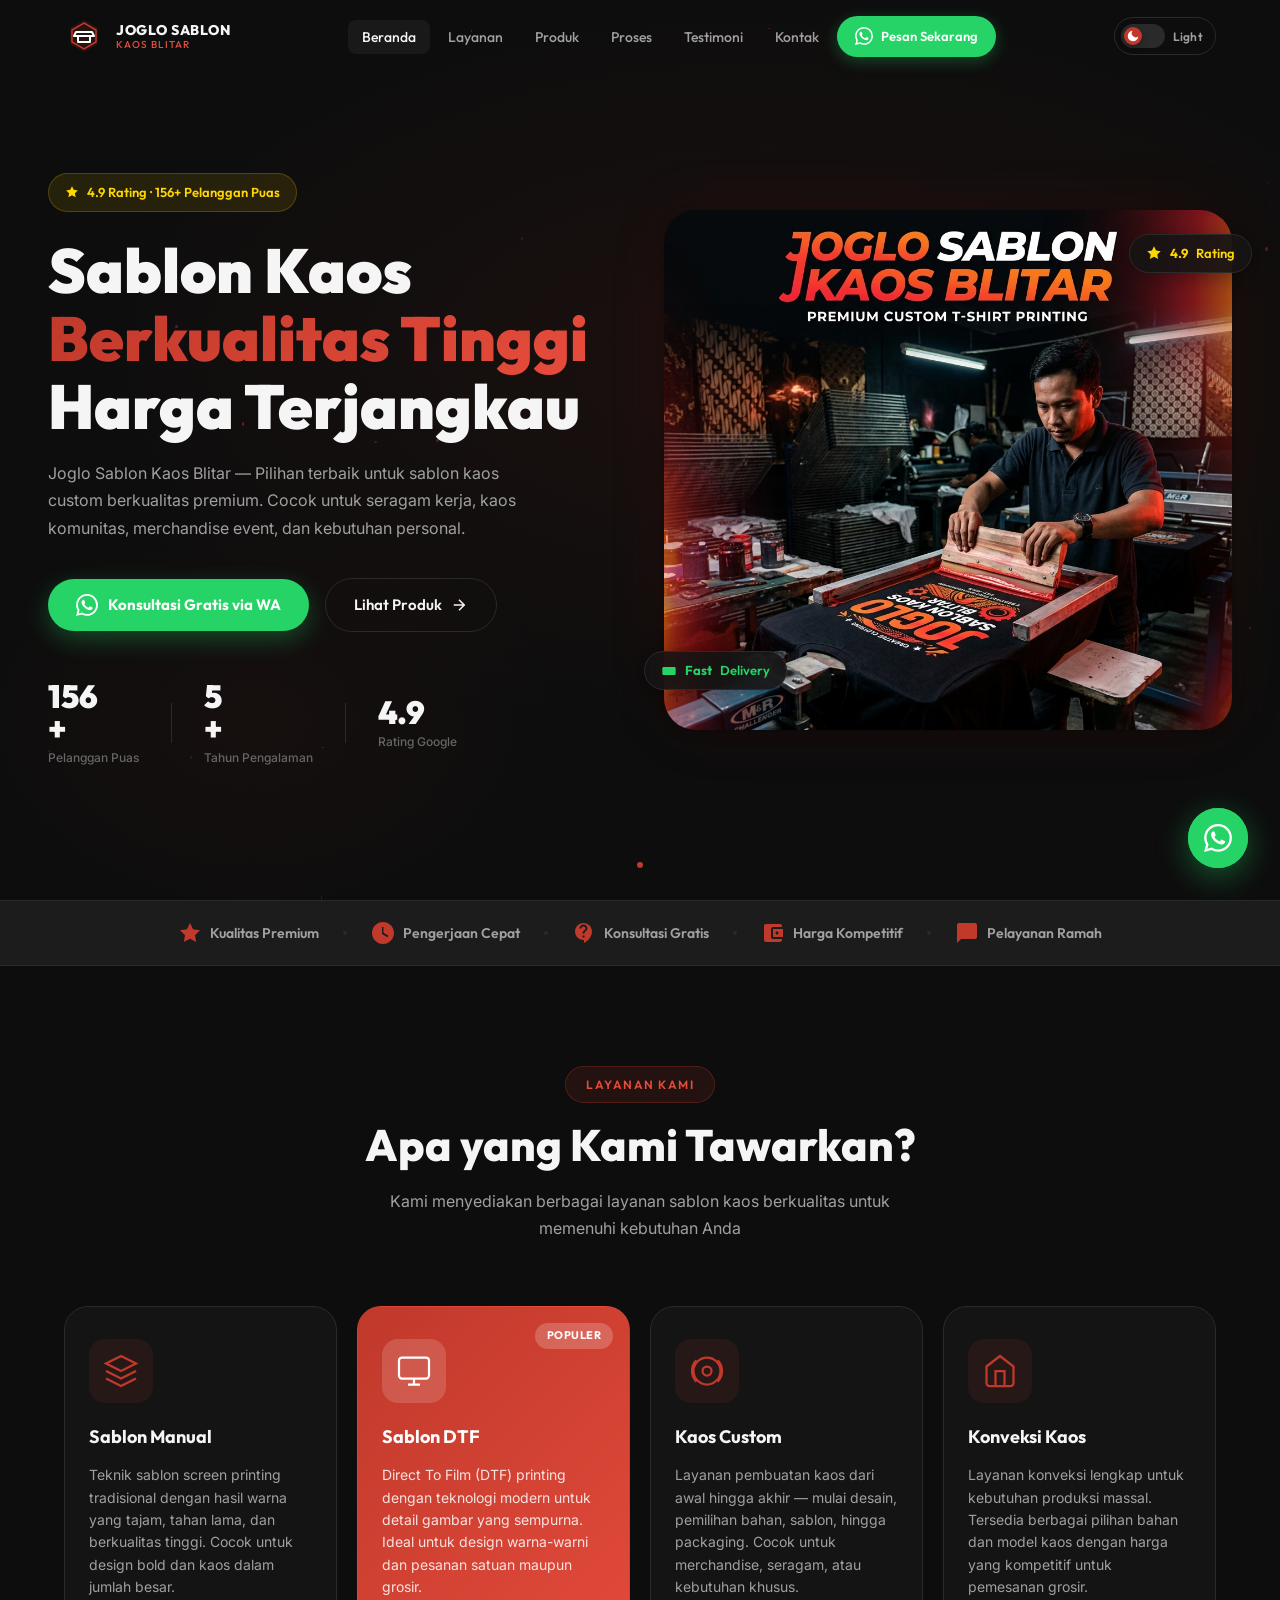
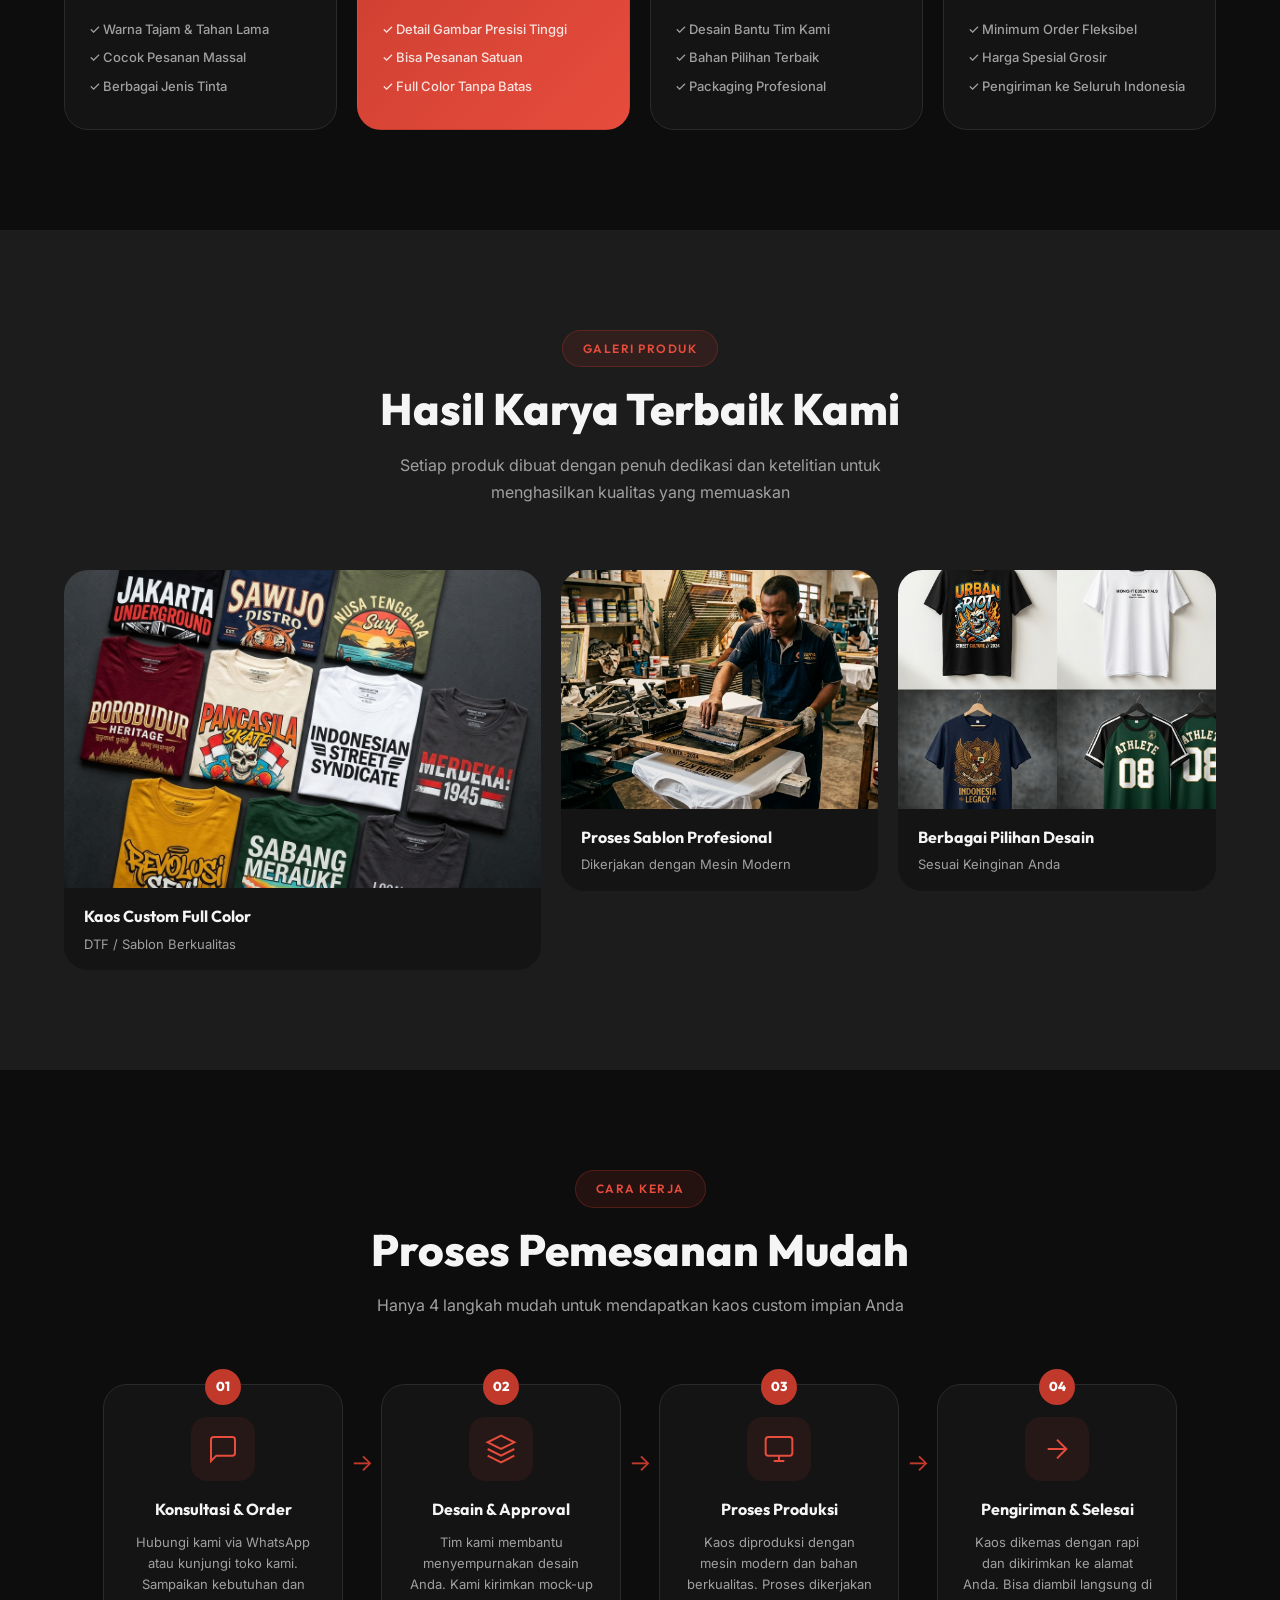
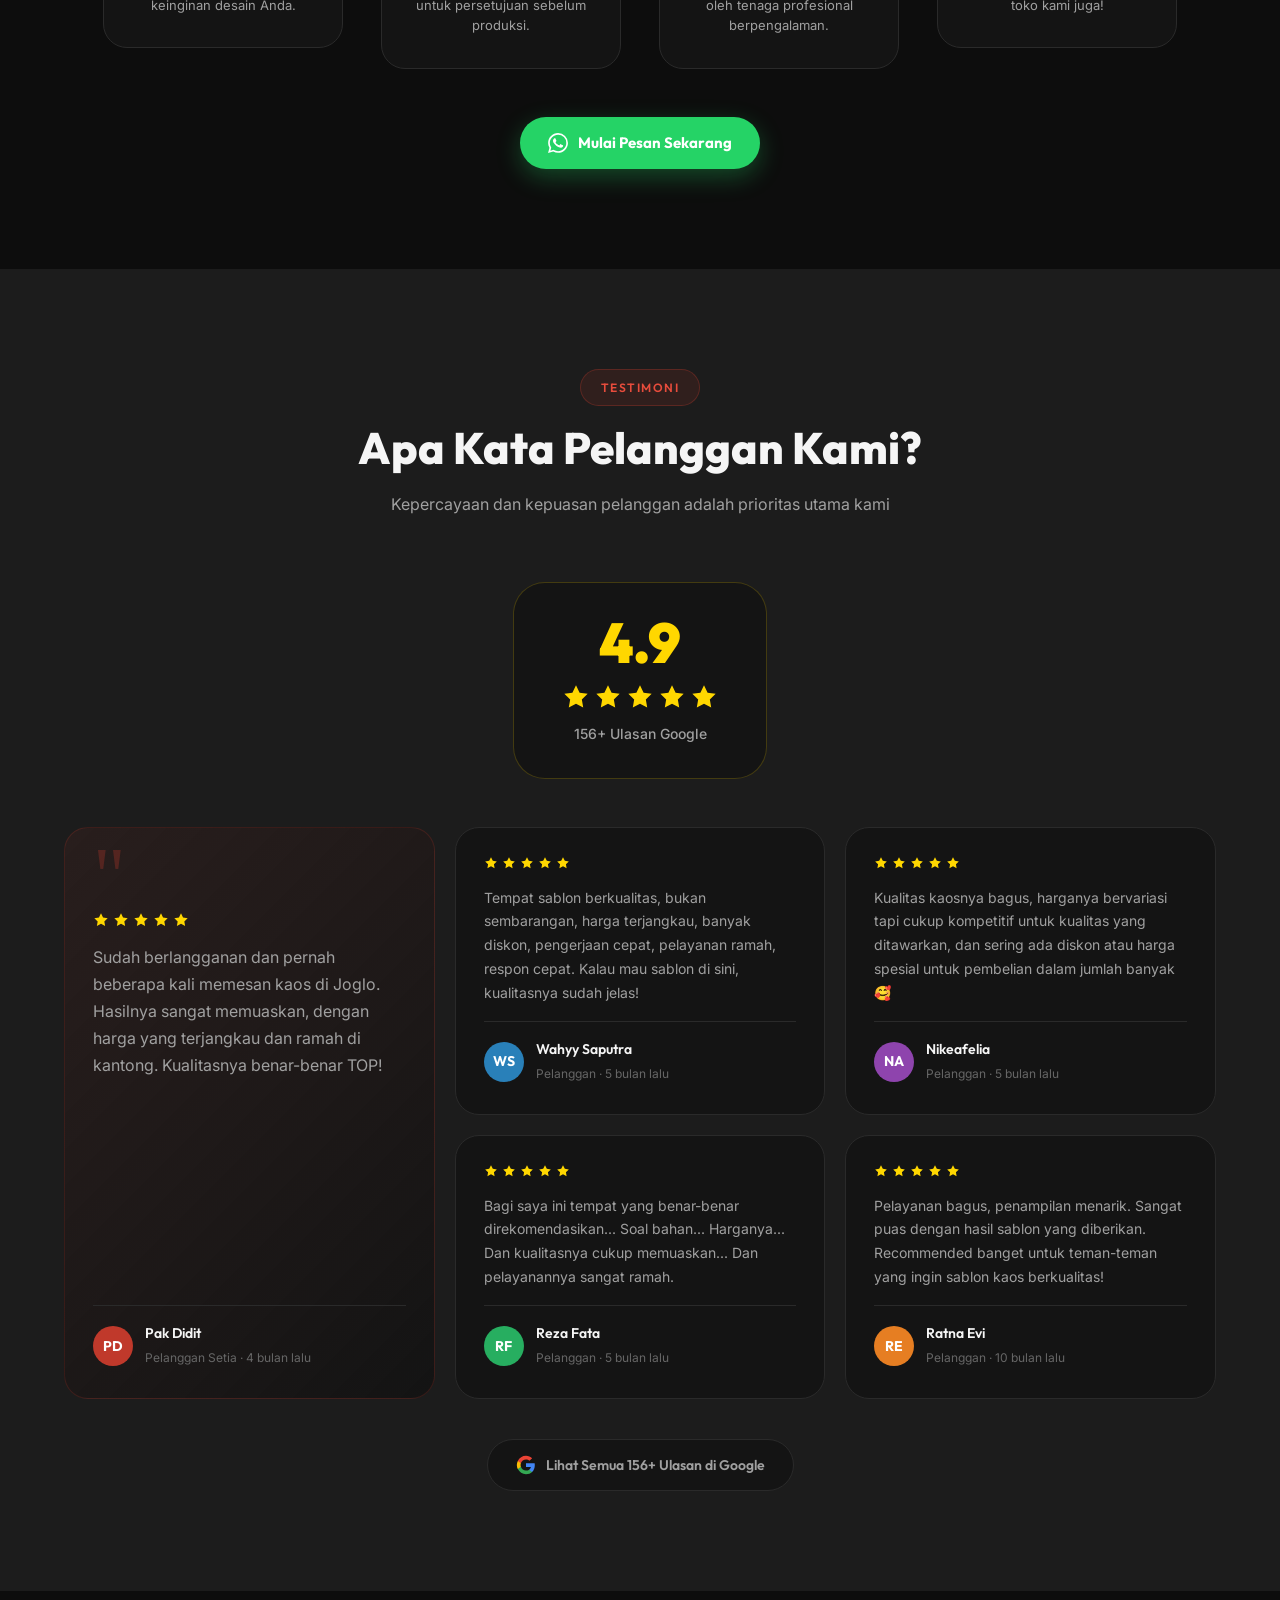
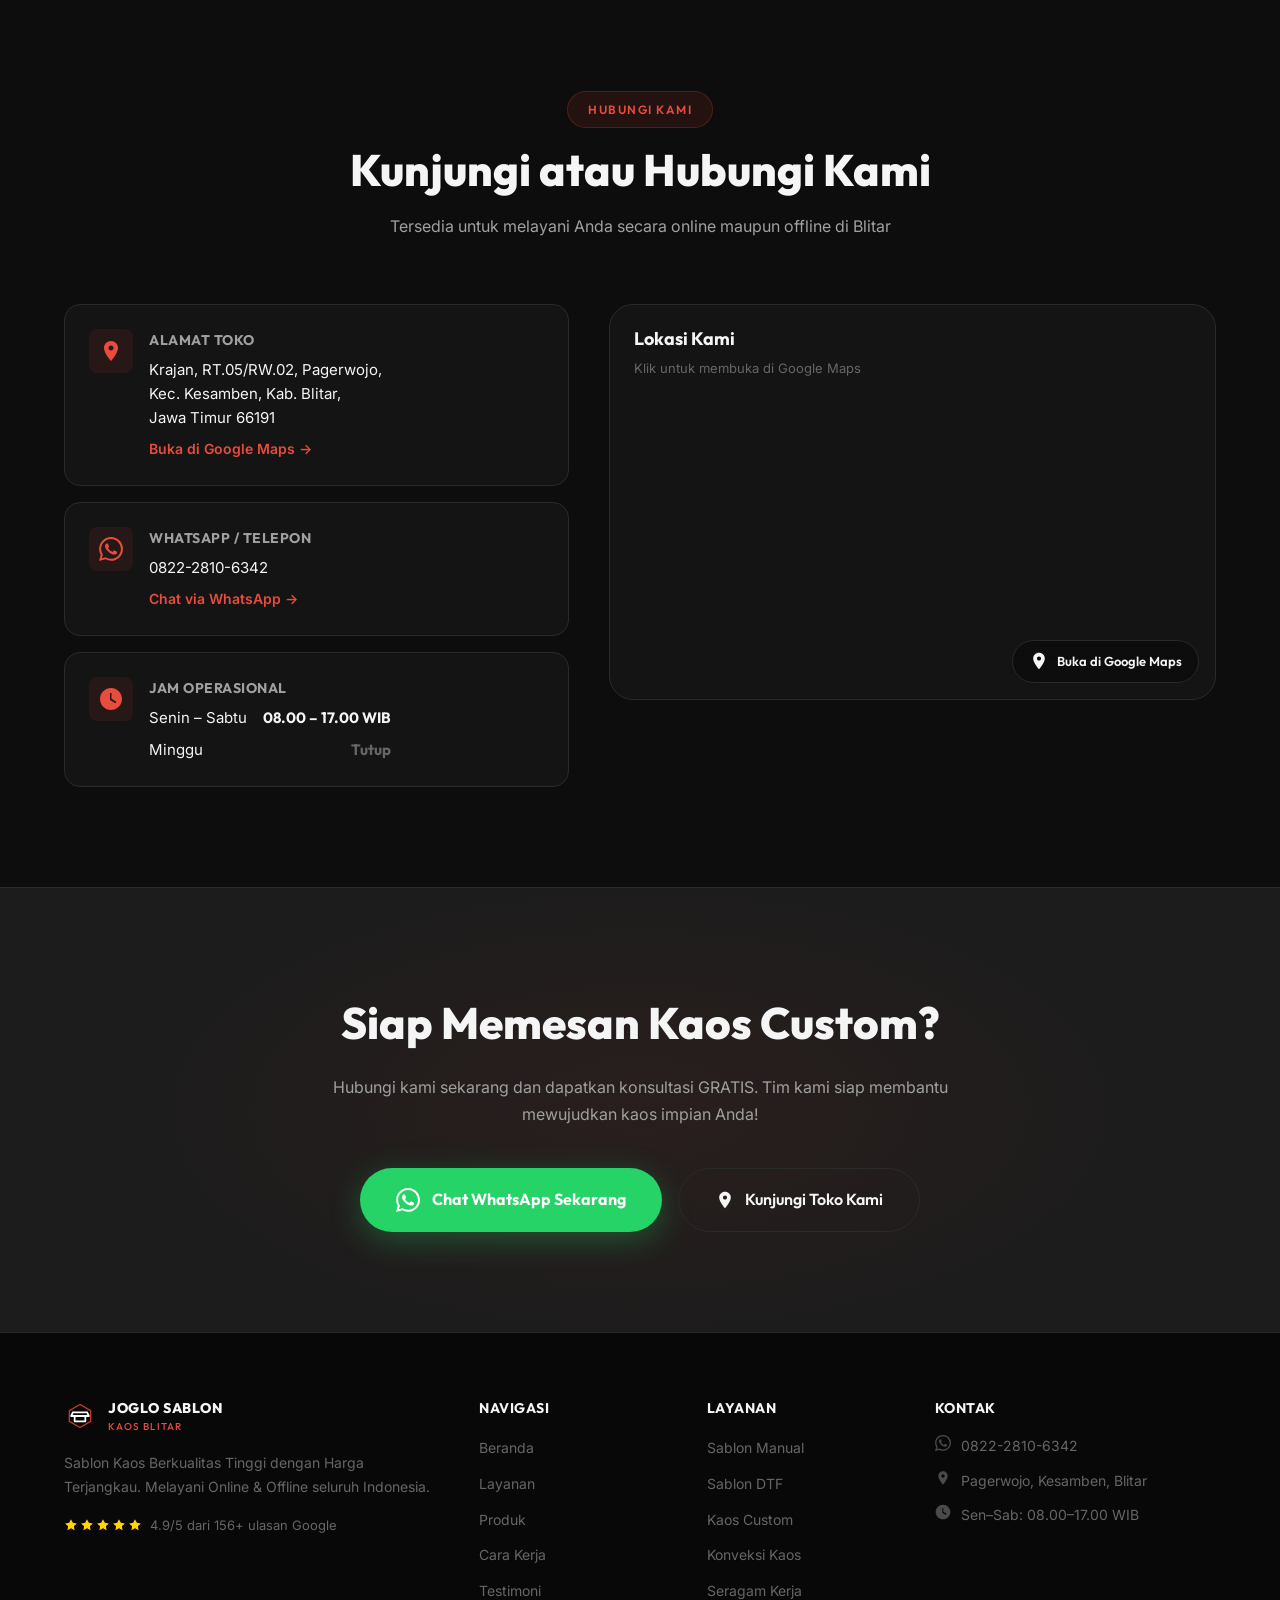
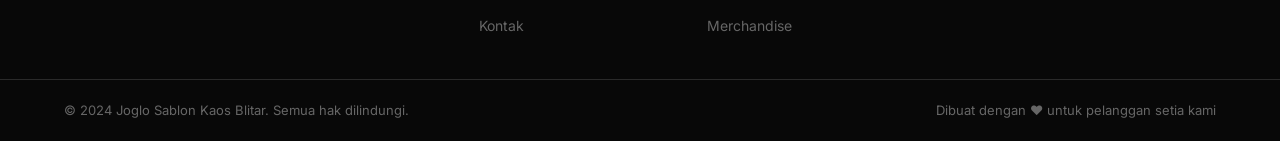
==== index.html @ 7b851311 "Add files via upload" ====
<!DOCTYPE html>
<html lang="id">
<head>
  <meta charset="UTF-8" />
  <meta name="viewport" content="width=device-width, initial-scale=1.0" />
  <meta name="description" content="Joglo Sablon Kaos Blitar - Jasa sablon kaos berkualitas tinggi dengan harga terjangkau. Melayani pemesanan online dan offline. Rating 4.9/5 dari 156+ pelanggan puas." />
  <meta name="keywords" content="sablon kaos blitar, kaos custom blitar, sablon blitar, joglo sablon, kaos satuan blitar, sablon murah blitar" />
  <meta property="og:title" content="Joglo Sablon Kaos Blitar - Sablon Berkualitas, Harga Terjangkau" />
  <meta property="og:description" content="Jasa sablon kaos terpercaya di Blitar. Kualitas TOP, harga kompetitif, pengerjaan cepat, pelayanan ramah." />
  <meta property="og:type" content="website" />
  <title>Joglo Sablon Kaos Blitar | Sablon Berkualitas, Harga Terjangkau</title>
  <link rel="preconnect" href="https://fonts.googleapis.com" />
  <link rel="preconnect" href="https://fonts.gstatic.com" crossorigin />
  <link href="https://fonts.googleapis.com/css2?family=Outfit:wght@300;400;500;600;700;800;900&family=Inter:wght@300;400;500;600&display=swap" rel="stylesheet" />
  <link rel="stylesheet" href="style.css" />
  <script>
    // Anti-flash: apply saved theme before render
    (function(){
      var t = localStorage.getItem('joglo-theme') || 'dark';
      document.documentElement.setAttribute('data-theme', t);
    })();
  </script>
</head>
<body>

  <!-- ===== NAVBAR ===== -->
  <nav class="navbar" id="navbar">
    <div class="nav-container">
      <a href="#home" class="nav-logo" id="nav-logo-link">
        <div class="logo-icon">
          <svg width="36" height="36" viewBox="0 0 36 36" fill="none" xmlns="http://www.w3.org/2000/svg">
            <path d="M18 2L32 10V26L18 34L4 26V10L18 2Z" fill="#C0392B" opacity="0.15"/>
            <path d="M18 5L30 12V24L18 31L6 24V12L18 5Z" stroke="#C0392B" stroke-width="1.5" fill="none"/>
            <path d="M10 14H26M10 14L8 18H28L26 14M12 18V24H24V18" stroke="#ffffff" stroke-width="2" stroke-linecap="round" stroke-linejoin="round"/>
          </svg>
        </div>
        <div class="logo-text">
          <span class="logo-main">JOGLO SABLON</span>
          <span class="logo-sub">KAOS BLITAR</span>
        </div>
      </a>

      <ul class="nav-links" id="nav-links">
        <li><a href="#home" class="nav-link active">Beranda</a></li>
        <li><a href="#layanan" class="nav-link">Layanan</a></li>
        <li><a href="#produk" class="nav-link">Produk</a></li>
        <li><a href="#proses" class="nav-link">Proses</a></li>
        <li><a href="#testimoni" class="nav-link">Testimoni</a></li>
        <li><a href="#kontak" class="nav-link">Kontak</a></li>
        <li>
          <a href="https://wa.me/6282228106342?text=Halo%20Joglo%20Sablon,%20saya%20ingin%20memesan%20kaos%20custom" 
             class="btn-wa-nav" 
             target="_blank" 
             rel="noopener"
             id="btn-pesan-nav">
            <svg width="18" height="18" viewBox="0 0 24 24" fill="currentColor"><path d="M17.472 14.382c-.297-.149-1.758-.867-2.03-.967-.273-.099-.471-.148-.67.15-.197.297-.767.966-.94 1.164-.173.199-.347.223-.644.075-.297-.15-1.255-.463-2.39-1.475-.883-.788-1.48-1.761-1.653-2.059-.173-.297-.018-.458.13-.606.134-.133.298-.347.446-.52.149-.174.198-.298.298-.497.099-.198.05-.371-.025-.52-.075-.149-.669-1.612-.916-2.207-.242-.579-.487-.5-.669-.51-.173-.008-.371-.01-.57-.01-.198 0-.52.074-.792.372-.272.297-1.04 1.016-1.04 2.479 0 1.462 1.065 2.875 1.213 3.074.149.198 2.096 3.2 5.077 4.487.709.306 1.262.489 1.694.625.712.227 1.36.195 1.871.118.571-.085 1.758-.719 2.006-1.413.248-.694.248-1.289.173-1.413-.074-.124-.272-.198-.57-.347m-5.421 7.403h-.004a9.87 9.87 0 01-5.031-1.378l-.361-.214-3.741.982.998-3.648-.235-.374a9.86 9.86 0 01-1.51-5.26c.001-5.45 4.436-9.884 9.888-9.884 2.64 0 5.122 1.03 6.988 2.898a9.825 9.825 0 012.893 6.994c-.003 5.45-4.437 9.884-9.885 9.884m8.413-18.297A11.815 11.815 0 0012.05 0C5.495 0 .16 5.335.157 11.892c0 2.096.547 4.142 1.588 5.945L.057 24l6.305-1.654a11.882 11.882 0 005.683 1.448h.005c6.554 0 11.89-5.335 11.893-11.893a11.821 11.821 0 00-3.48-8.413z"/></svg>
            Pesan Sekarang
          </a>
        </li>
      </ul>

      <!-- Theme Toggle -->
      <button class="theme-toggle" id="theme-toggle" aria-label="Toggle theme" title="Ganti tampilan">
        <span class="theme-toggle-track">
          <span class="theme-toggle-thumb">
            <!-- Moon icon (night) -->
            <svg class="icon-moon" width="14" height="14" viewBox="0 0 24 24" fill="currentColor">
              <path d="M21 12.79A9 9 0 1 1 11.21 3 7 7 0 0 0 21 12.79z"/>
            </svg>
            <!-- Sun icon (light) -->
            <svg class="icon-sun" width="14" height="14" viewBox="0 0 24 24" fill="currentColor">
              <circle cx="12" cy="12" r="5"/>
              <line x1="12" y1="1" x2="12" y2="3" stroke="currentColor" stroke-width="2" stroke-linecap="round"/>
              <line x1="12" y1="21" x2="12" y2="23" stroke="currentColor" stroke-width="2" stroke-linecap="round"/>
              <line x1="4.22" y1="4.22" x2="5.64" y2="5.64" stroke="currentColor" stroke-width="2" stroke-linecap="round"/>
              <line x1="18.36" y1="18.36" x2="19.78" y2="19.78" stroke="currentColor" stroke-width="2" stroke-linecap="round"/>
              <line x1="1" y1="12" x2="3" y2="12" stroke="currentColor" stroke-width="2" stroke-linecap="round"/>
              <line x1="21" y1="12" x2="23" y2="12" stroke="currentColor" stroke-width="2" stroke-linecap="round"/>
              <line x1="4.22" y1="19.78" x2="5.64" y2="18.36" stroke="currentColor" stroke-width="2" stroke-linecap="round"/>
              <line x1="18.36" y1="5.64" x2="19.78" y2="4.22" stroke="currentColor" stroke-width="2" stroke-linecap="round"/>
            </svg>
          </span>
        </span>
        <span class="theme-toggle-label" id="theme-label">Light</span>
      </button>

      <button class="hamburger" id="hamburger" aria-label="Toggle menu">
        <span></span><span></span><span></span>
      </button>
    </div>
  </nav>

  <!-- ===== HERO SECTION ===== -->
  <section class="hero" id="home">
    <div class="hero-bg">
      <div class="hero-gradient"></div>
      <div class="hero-particles" id="particles"></div>
    </div>
    <div class="hero-content">
      <div class="hero-badge">
        <svg width="14" height="14" viewBox="0 0 24 24" fill="#FFD700"><path d="M12 2l3.09 6.26L22 9.27l-5 4.87 1.18 6.88L12 17.77l-6.18 3.25L7 14.14 2 9.27l6.91-1.01L12 2z"/></svg>
        4.9 Rating · 156+ Pelanggan Puas
      </div>
      <h1 class="hero-title">
        Sablon Kaos<br/>
        <span class="hero-title-accent">Berkualitas Tinggi</span><br/>
        Harga Terjangkau
      </h1>
      <p class="hero-desc">
        Joglo Sablon Kaos Blitar — Pilihan terbaik untuk sablon kaos custom berkualitas premium. 
        Cocok untuk seragam kerja, kaos komunitas, merchandise event, dan kebutuhan personal.
      </p>
      <div class="hero-cta">
        <a href="https://wa.me/6282228106342?text=Halo%20Joglo%20Sablon,%20saya%20ingin%20konsultasi%20dan%20memesan%20kaos%20custom" 
           class="btn-primary" 
           target="_blank" 
           rel="noopener"
           id="btn-hero-wa">
          <svg width="22" height="22" viewBox="0 0 24 24" fill="currentColor"><path d="M17.472 14.382c-.297-.149-1.758-.867-2.03-.967-.273-.099-.471-.148-.67.15-.197.297-.767.966-.94 1.164-.173.199-.347.223-.644.075-.297-.15-1.255-.463-2.39-1.475-.883-.788-1.48-1.761-1.653-2.059-.173-.297-.018-.458.13-.606.134-.133.298-.347.446-.52.149-.174.198-.298.298-.497.099-.198.05-.371-.025-.52-.075-.149-.669-1.612-.916-2.207-.242-.579-.487-.5-.669-.51-.173-.008-.371-.01-.57-.01-.198 0-.52.074-.792.372-.272.297-1.04 1.016-1.04 2.479 0 1.462 1.065 2.875 1.213 3.074.149.198 2.096 3.2 5.077 4.487.709.306 1.262.489 1.694.625.712.227 1.36.195 1.871.118.571-.085 1.758-.719 2.006-1.413.248-.694.248-1.289.173-1.413-.074-.124-.272-.198-.57-.347m-5.421 7.403h-.004a9.87 9.87 0 01-5.031-1.378l-.361-.214-3.741.982.998-3.648-.235-.374a9.86 9.86 0 01-1.51-5.26c.001-5.45 4.436-9.884 9.888-9.884 2.64 0 5.122 1.03 6.988 2.898a9.825 9.825 0 012.893 6.994c-.003 5.45-4.437 9.884-9.885 9.884m8.413-18.297A11.815 11.815 0 0012.05 0C5.495 0 .16 5.335.157 11.892c0 2.096.547 4.142 1.588 5.945L.057 24l6.305-1.654a11.882 11.882 0 005.683 1.448h.005c6.554 0 11.89-5.335 11.893-11.893a11.821 11.821 0 00-3.48-8.413z"/></svg>
          Konsultasi Gratis via WA
        </a>
        <a href="#produk" class="btn-outline" id="btn-hero-lihat">
          Lihat Produk
          <svg width="18" height="18" viewBox="0 0 24 24" fill="none" stroke="currentColor" stroke-width="2"><path d="M5 12h14M12 5l7 7-7 7"/></svg>
        </a>
      </div>
      <div class="hero-stats">
        <div class="stat-item">
          <span class="stat-number" data-target="156">0</span><span class="stat-number">+</span>
          <span class="stat-label">Pelanggan Puas</span>
        </div>
        <div class="stat-divider"></div>
        <div class="stat-item">
          <span class="stat-number" data-target="5">0</span><span class="stat-number">+</span>
          <span class="stat-label">Tahun Pengalaman</span>
        </div>
        <div class="stat-divider"></div>
        <div class="stat-item">
          <span class="stat-number">4.9</span>
          <span class="stat-label">Rating Google</span>
        </div>
      </div>
    </div>
    <div class="hero-image-wrap">
      <div class="hero-image-glow"></div>
      <img src="images/hero_banner.png" alt="Joglo Sablon Kaos Blitar - Sablon Berkualitas" class="hero-img" loading="eager" />
      <div class="hero-badge-float badge-float-1">
        <svg width="16" height="16" fill="#FFD700" viewBox="0 0 24 24"><path d="M12 2l3.09 6.26L22 9.27l-5 4.87 1.18 6.88L12 17.77l-6.18 3.25L7 14.14 2 9.27l6.91-1.01L12 2z"/></svg>
        <strong>4.9</strong> Rating
      </div>
      <div class="hero-badge-float badge-float-2">
        <svg width="16" height="16" fill="#25D366" viewBox="0 0 24 24"><path d="M20 6H4c-1.1 0-2 .9-2 2v8c0 1.1.9 2 2 2h16c1.1 0 2-.9 2-2V8c0-1.1-.9-2-2-2z"/></svg>
        <strong>Fast</strong> Delivery
      </div>
    </div>
    <div class="hero-scroll-indicator">
      <div class="scroll-dot"></div>
    </div>
  </section>

  <!-- ===== BRAND BAR ===== -->
  <section class="brand-bar">
    <div class="brand-bar-container">
      <div class="brand-bar-item">
        <svg width="24" height="24" viewBox="0 0 24 24" fill="#C0392B"><path d="M12 2l3.09 6.26L22 9.27l-5 4.87 1.18 6.88L12 17.77l-6.18 3.25L7 14.14 2 9.27l6.91-1.01L12 2z"/></svg>
        <span>Kualitas Premium</span>
      </div>
      <div class="brand-bar-dot"></div>
      <div class="brand-bar-item">
        <svg width="24" height="24" viewBox="0 0 24 24" fill="#C0392B"><path d="M12 1C5.925 1 1 5.925 1 12s4.925 11 11 11 11-4.925 11-11S18.075 1 12 1zm.5 5v5.75l4.92 2.92-1 1.66-5.42-3.25V6h1.5z"/></svg>
        <span>Pengerjaan Cepat</span>
      </div>
      <div class="brand-bar-dot"></div>
      <div class="brand-bar-item">
        <svg width="24" height="24" viewBox="0 0 24 24" fill="#C0392B"><path d="M11.5 2C6.81 2 3 5.81 3 10.5S6.81 19 11.5 19h.5v3c4.86-2.34 8-7 8-11.5C20 5.81 16.19 2 11.5 2zm1 14.5h-2v-2h2v2zm0-4h-2c0-3.25 3-3 3-5 0-1.1-.9-2-2-2s-2 .9-2 2h-2c0-2.21 1.79-4 4-4s4 1.79 4 4c0 2.5-3 2.75-3 5z"/></svg>
        <span>Konsultasi Gratis</span>
      </div>
      <div class="brand-bar-dot"></div>
      <div class="brand-bar-item">
        <svg width="24" height="24" viewBox="0 0 24 24" fill="#C0392B"><path d="M21 18v1c0 1.1-.9 2-2 2H5c-1.11 0-2-.9-2-2V5c0-1.1.89-2 2-2h14c1.1 0 2 .9 2 2v1h-9c-1.11 0-2 .9-2 2v8c0 1.1.89 2 2 2h9zm-9-2h10V8H12v8zm4-2.5c-.83 0-1.5-.67-1.5-1.5s.67-1.5 1.5-1.5 1.5.67 1.5 1.5-.67 1.5-1.5 1.5z"/></svg>
        <span>Harga Kompetitif</span>
      </div>
      <div class="brand-bar-dot"></div>
      <div class="brand-bar-item">
        <svg width="24" height="24" viewBox="0 0 24 24" fill="#C0392B"><path d="M20 2H4c-1.1 0-2 .9-2 2v18l4-4h14c1.1 0 2-.9 2-2V4c0-1.1-.9-2-2-2z"/></svg>
        <span>Pelayanan Ramah</span>
      </div>
    </div>
  </section>

  <!-- ===== LAYANAN SECTION ===== -->
  <section class="section layanan" id="layanan">
    <div class="container">
      <div class="section-header">
        <span class="section-badge">Layanan Kami</span>
        <h2 class="section-title">Apa yang Kami Tawarkan?</h2>
        <p class="section-desc">Kami menyediakan berbagai layanan sablon kaos berkualitas untuk memenuhi kebutuhan Anda</p>
      </div>
      <div class="layanan-grid">
        <div class="layanan-card" id="card-sablon-manual">
          <div class="layanan-icon" style="--accent: #C0392B;">
            <svg width="36" height="36" viewBox="0 0 24 24" fill="none" stroke="currentColor" stroke-width="1.5"><path d="M12 2L2 7l10 5 10-5-10-5zM2 17l10 5 10-5M2 12l10 5 10-5"/></svg>
          </div>
          <h3>Sablon Manual</h3>
          <p>Teknik sablon screen printing tradisional dengan hasil warna yang tajam, tahan lama, dan berkualitas tinggi. Cocok untuk design bold dan kaos dalam jumlah besar.</p>
          <ul class="layanan-features">
            <li>✓ Warna Tajam & Tahan Lama</li>
            <li>✓ Cocok Pesanan Massal</li>
            <li>✓ Berbagai Jenis Tinta</li>
          </ul>
        </div>
        <div class="layanan-card featured" id="card-dtf">
          <div class="layanan-badge-popular">Populer</div>
          <div class="layanan-icon" style="--accent: #ffffff;">
            <svg width="36" height="36" viewBox="0 0 24 24" fill="none" stroke="currentColor" stroke-width="1.5"><rect x="2" y="3" width="20" height="14" rx="2"/><path d="M8 21h8M12 17v4"/></svg>
          </div>
          <h3>Sablon DTF</h3>
          <p>Direct To Film (DTF) printing dengan teknologi modern untuk detail gambar yang sempurna. Ideal untuk design warna-warni dan pesanan satuan maupun grosir.</p>
          <ul class="layanan-features">
            <li>✓ Detail Gambar Presisi Tinggi</li>
            <li>✓ Bisa Pesanan Satuan</li>
            <li>✓ Full Color Tanpa Batas</li>
          </ul>
        </div>
        <div class="layanan-card" id="card-custom">
          <div class="layanan-icon" style="--accent: #C0392B;">
            <svg width="36" height="36" viewBox="0 0 24 24" fill="none" stroke="currentColor" stroke-width="1.5"><circle cx="12" cy="12" r="3"/><path d="M19.07 4.93a10 10 0 010 14.14M4.93 19.07a10 10 0 010-14.14M21 12a9 9 0 01-9 9 9 9 0 01-9-9 9 9 0 019-9 9 9 0 019 9z"/></svg>
          </div>
          <h3>Kaos Custom</h3>
          <p>Layanan pembuatan kaos dari awal hingga akhir — mulai desain, pemilihan bahan, sablon, hingga packaging. Cocok untuk merchandise, seragam, atau kebutuhan khusus.</p>
          <ul class="layanan-features">
            <li>✓ Desain Bantu Tim Kami</li>
            <li>✓ Bahan Pilihan Terbaik</li>
            <li>✓ Packaging Profesional</li>
          </ul>
        </div>
        <div class="layanan-card" id="card-konveksi">
          <div class="layanan-icon" style="--accent: #C0392B;">
            <svg width="36" height="36" viewBox="0 0 24 24" fill="none" stroke="currentColor" stroke-width="1.5"><path d="M3 9l9-7 9 7v11a2 2 0 01-2 2H5a2 2 0 01-2-2z"/><polyline points="9,22 9,12 15,12 15,22"/></svg>
          </div>
          <h3>Konveksi Kaos</h3>
          <p>Layanan konveksi lengkap untuk kebutuhan produksi massal. Tersedia berbagai pilihan bahan dan model kaos dengan harga yang kompetitif untuk pemesanan grosir.</p>
          <ul class="layanan-features">
            <li>✓ Minimum Order Fleksibel</li>
            <li>✓ Harga Spesial Grosir</li>
            <li>✓ Pengiriman ke Seluruh Indonesia</li>
          </ul>
        </div>
      </div>
    </div>
  </section>

  <!-- ===== PRODUK SECTION ===== -->
  <section class="section produk" id="produk">
    <div class="container">
      <div class="section-header">
        <span class="section-badge">Galeri Produk</span>
        <h2 class="section-title">Hasil Karya Terbaik Kami</h2>
        <p class="section-desc">Setiap produk dibuat dengan penuh dedikasi dan ketelitian untuk menghasilkan kualitas yang memuaskan</p>
      </div>
      <div class="produk-grid">
        <div class="produk-card large" id="produk-hero">
          <div class="produk-img-wrap">
            <img src="images/product_showcase.png" alt="Koleksi Kaos Sablon Premium" loading="lazy" />
            <div class="produk-overlay">
              <span class="produk-tag">Koleksi Premium</span>
              <a href="https://wa.me/6282228106342?text=Halo,%20saya%20tertarik%20dengan%20koleksi%20kaos%20premium" 
                 class="produk-cta" target="_blank" rel="noopener" id="btn-produk-1">
                Pesan Sekarang
              </a>
            </div>
          </div>
          <div class="produk-info">
            <h3>Kaos Custom Full Color</h3>
            <p>DTF / Sablon Berkualitas</p>
          </div>
        </div>
        <div class="produk-card" id="produk-proses">
          <div class="produk-img-wrap">
            <img src="images/printing_process.png" alt="Proses Sablon Profesional" loading="lazy" />
            <div class="produk-overlay">
              <span class="produk-tag">Workshop</span>
              <a href="https://wa.me/6282228106342?text=Halo,%20saya%20ingin%20konsultasi%20teknik%20sablon" 
                 class="produk-cta" target="_blank" rel="noopener" id="btn-produk-2">
                Konsultasi
              </a>
            </div>
          </div>
          <div class="produk-info">
            <h3>Proses Sablon Profesional</h3>
            <p>Dikerjakan dengan Mesin Modern</p>
          </div>
        </div>
        <div class="produk-card" id="produk-desain">
          <div class="produk-img-wrap">
            <img src="images/custom_tshirt_designs.png" alt="Desain Kaos Custom" loading="lazy" />
            <div class="produk-overlay">
              <span class="produk-tag">Custom Design</span>
              <a href="https://wa.me/6282228106342?text=Halo,%20saya%20ingin%20membuat%20desain%20kaos%20custom" 
                 class="produk-cta" target="_blank" rel="noopener" id="btn-produk-3">
                Buat Desain
              </a>
            </div>
          </div>
          <div class="produk-info">
            <h3>Berbagai Pilihan Desain</h3>
            <p>Sesuai Keinginan Anda</p>
          </div>
        </div>
      </div>
    </div>
  </section>

  <!-- ===== PROSES SECTION ===== -->
  <section class="section proses" id="proses">
    <div class="container">
      <div class="section-header">
        <span class="section-badge">Cara Kerja</span>
        <h2 class="section-title">Proses Pemesanan Mudah</h2>
        <p class="section-desc">Hanya 4 langkah mudah untuk mendapatkan kaos custom impian Anda</p>
      </div>
      <div class="proses-flow">
        <div class="proses-step" id="step-1">
          <div class="step-number">01</div>
          <div class="step-icon">
            <svg width="32" height="32" viewBox="0 0 24 24" fill="none" stroke="currentColor" stroke-width="1.5"><path d="M21 15a2 2 0 01-2 2H7l-4 4V5a2 2 0 012-2h14a2 2 0 012 2z"/></svg>
          </div>
          <h3>Konsultasi & Order</h3>
          <p>Hubungi kami via WhatsApp atau kunjungi toko kami. Sampaikan kebutuhan dan keinginan desain Anda.</p>
        </div>
        <div class="proses-arrow">→</div>
        <div class="proses-step" id="step-2">
          <div class="step-number">02</div>
          <div class="step-icon">
            <svg width="32" height="32" viewBox="0 0 24 24" fill="none" stroke="currentColor" stroke-width="1.5"><path d="M12 2L2 7l10 5 10-5-10-5zM2 17l10 5 10-5M2 12l10 5 10-5"/></svg>
          </div>
          <h3>Desain & Approval</h3>
          <p>Tim kami membantu menyempurnakan desain Anda. Kami kirimkan mock-up untuk persetujuan sebelum produksi.</p>
        </div>
        <div class="proses-arrow">→</div>
        <div class="proses-step" id="step-3">
          <div class="step-number">03</div>
          <div class="step-icon">
            <svg width="32" height="32" viewBox="0 0 24 24" fill="none" stroke="currentColor" stroke-width="1.5"><rect x="2" y="3" width="20" height="14" rx="2"/><path d="M8 21h8M12 17v4"/></svg>
          </div>
          <h3>Proses Produksi</h3>
          <p>Kaos diproduksi dengan mesin modern dan bahan berkualitas. Proses dikerjakan oleh tenaga profesional berpengalaman.</p>
        </div>
        <div class="proses-arrow">→</div>
        <div class="proses-step" id="step-4">
          <div class="step-number">04</div>
          <div class="step-icon">
            <svg width="32" height="32" viewBox="0 0 24 24" fill="none" stroke="currentColor" stroke-width="1.5"><path d="M5 12h14M12 5l7 7-7 7"/></svg>
          </div>
          <h3>Pengiriman & Selesai</h3>
          <p>Kaos dikemas dengan rapi dan dikirimkan ke alamat Anda. Bisa diambil langsung di toko kami juga!</p>
        </div>
      </div>
      <div class="proses-cta-wrap">
        <a href="https://wa.me/6282228106342?text=Halo%20Joglo%20Sablon,%20saya%20ingin%20memulai%20proses%20pemesanan%20kaos%20custom" 
           class="btn-primary" target="_blank" rel="noopener" id="btn-proses-wa">
          <svg width="20" height="20" viewBox="0 0 24 24" fill="currentColor"><path d="M17.472 14.382c-.297-.149-1.758-.867-2.03-.967-.273-.099-.471-.148-.67.15-.197.297-.767.966-.94 1.164-.173.199-.347.223-.644.075-.297-.15-1.255-.463-2.39-1.475-.883-.788-1.48-1.761-1.653-2.059-.173-.297-.018-.458.13-.606.134-.133.298-.347.446-.52.149-.174.198-.298.298-.497.099-.198.05-.371-.025-.52-.075-.149-.669-1.612-.916-2.207-.242-.579-.487-.5-.669-.51-.173-.008-.371-.01-.57-.01-.198 0-.52.074-.792.372-.272.297-1.04 1.016-1.04 2.479 0 1.462 1.065 2.875 1.213 3.074.149.198 2.096 3.2 5.077 4.487.709.306 1.262.489 1.694.625.712.227 1.36.195 1.871.118.571-.085 1.758-.719 2.006-1.413.248-.694.248-1.289.173-1.413-.074-.124-.272-.198-.57-.347m-5.421 7.403h-.004a9.87 9.87 0 01-5.031-1.378l-.361-.214-3.741.982.998-3.648-.235-.374a9.86 9.86 0 01-1.51-5.26c.001-5.45 4.436-9.884 9.888-9.884 2.64 0 5.122 1.03 6.988 2.898a9.825 9.825 0 012.893 6.994c-.003 5.45-4.437 9.884-9.885 9.884m8.413-18.297A11.815 11.815 0 0012.05 0C5.495 0 .16 5.335.157 11.892c0 2.096.547 4.142 1.588 5.945L.057 24l6.305-1.654a11.882 11.882 0 005.683 1.448h.005c6.554 0 11.89-5.335 11.893-11.893a11.821 11.821 0 00-3.48-8.413z"/></svg>
          Mulai Pesan Sekarang
        </a>
      </div>
    </div>
  </section>

  <!-- ===== TESTIMONI SECTION ===== -->
  <section class="section testimoni" id="testimoni">
    <div class="container">
      <div class="section-header">
        <span class="section-badge">Testimoni</span>
        <h2 class="section-title">Apa Kata Pelanggan Kami?</h2>
        <p class="section-desc">Kepercayaan dan kepuasan pelanggan adalah prioritas utama kami</p>
      </div>

      <div class="rating-overview">
        <div class="rating-big">
          <span class="rating-number">4.9</span>
          <div class="rating-stars">
            <svg width="28" height="28" fill="#FFD700" viewBox="0 0 24 24"><path d="M12 2l3.09 6.26L22 9.27l-5 4.87 1.18 6.88L12 17.77l-6.18 3.25L7 14.14 2 9.27l6.91-1.01L12 2z"/></svg>
            <svg width="28" height="28" fill="#FFD700" viewBox="0 0 24 24"><path d="M12 2l3.09 6.26L22 9.27l-5 4.87 1.18 6.88L12 17.77l-6.18 3.25L7 14.14 2 9.27l6.91-1.01L12 2z"/></svg>
            <svg width="28" height="28" fill="#FFD700" viewBox="0 0 24 24"><path d="M12 2l3.09 6.26L22 9.27l-5 4.87 1.18 6.88L12 17.77l-6.18 3.25L7 14.14 2 9.27l6.91-1.01L12 2z"/></svg>
            <svg width="28" height="28" fill="#FFD700" viewBox="0 0 24 24"><path d="M12 2l3.09 6.26L22 9.27l-5 4.87 1.18 6.88L12 17.77l-6.18 3.25L7 14.14 2 9.27l6.91-1.01L12 2z"/></svg>
            <svg width="28" height="28" fill="#FFD700" viewBox="0 0 24 24"><path d="M12 2l3.09 6.26L22 9.27l-5 4.87 1.18 6.88L12 17.77l-6.18 3.25L7 14.14 2 9.27l6.91-1.01L12 2z"/></svg>
          </div>
          <span class="rating-count">156+ Ulasan Google</span>
        </div>
      </div>

      <div class="testimoni-grid">
        <div class="testi-card featured-testi" id="testi-1">
          <div class="testi-quote">"</div>
          <div class="testi-stars">
            <svg width="16" height="16" fill="#FFD700" viewBox="0 0 24 24"><path d="M12 2l3.09 6.26L22 9.27l-5 4.87 1.18 6.88L12 17.77l-6.18 3.25L7 14.14 2 9.27l6.91-1.01L12 2z"/></svg>
            <svg width="16" height="16" fill="#FFD700" viewBox="0 0 24 24"><path d="M12 2l3.09 6.26L22 9.27l-5 4.87 1.18 6.88L12 17.77l-6.18 3.25L7 14.14 2 9.27l6.91-1.01L12 2z"/></svg>
            <svg width="16" height="16" fill="#FFD700" viewBox="0 0 24 24"><path d="M12 2l3.09 6.26L22 9.27l-5 4.87 1.18 6.88L12 17.77l-6.18 3.25L7 14.14 2 9.27l6.91-1.01L12 2z"/></svg>
            <svg width="16" height="16" fill="#FFD700" viewBox="0 0 24 24"><path d="M12 2l3.09 6.26L22 9.27l-5 4.87 1.18 6.88L12 17.77l-6.18 3.25L7 14.14 2 9.27l6.91-1.01L12 2z"/></svg>
            <svg width="16" height="16" fill="#FFD700" viewBox="0 0 24 24"><path d="M12 2l3.09 6.26L22 9.27l-5 4.87 1.18 6.88L12 17.77l-6.18 3.25L7 14.14 2 9.27l6.91-1.01L12 2z"/></svg>
          </div>
          <p class="testi-text">Sudah berlangganan dan pernah beberapa kali memesan kaos di Joglo. Hasilnya sangat memuaskan, dengan harga yang terjangkau dan ramah di kantong. Kualitasnya benar-benar TOP!</p>
          <div class="testi-author">
            <div class="testi-avatar">PD</div>
            <div class="testi-info">
              <strong>Pak Didit</strong>
              <span>Pelanggan Setia · 4 bulan lalu</span>
            </div>
          </div>
        </div>

        <div class="testi-card" id="testi-2">
          <div class="testi-stars">
            <svg width="14" height="14" fill="#FFD700" viewBox="0 0 24 24"><path d="M12 2l3.09 6.26L22 9.27l-5 4.87 1.18 6.88L12 17.77l-6.18 3.25L7 14.14 2 9.27l6.91-1.01L12 2z"/></svg>
            <svg width="14" height="14" fill="#FFD700" viewBox="0 0 24 24"><path d="M12 2l3.09 6.26L22 9.27l-5 4.87 1.18 6.88L12 17.77l-6.18 3.25L7 14.14 2 9.27l6.91-1.01L12 2z"/></svg>
            <svg width="14" height="14" fill="#FFD700" viewBox="0 0 24 24"><path d="M12 2l3.09 6.26L22 9.27l-5 4.87 1.18 6.88L12 17.77l-6.18 3.25L7 14.14 2 9.27l6.91-1.01L12 2z"/></svg>
            <svg width="14" height="14" fill="#FFD700" viewBox="0 0 24 24"><path d="M12 2l3.09 6.26L22 9.27l-5 4.87 1.18 6.88L12 17.77l-6.18 3.25L7 14.14 2 9.27l6.91-1.01L12 2z"/></svg>
            <svg width="14" height="14" fill="#FFD700" viewBox="0 0 24 24"><path d="M12 2l3.09 6.26L22 9.27l-5 4.87 1.18 6.88L12 17.77l-6.18 3.25L7 14.14 2 9.27l6.91-1.01L12 2z"/></svg>
          </div>
          <p class="testi-text">Tempat sablon berkualitas, bukan sembarangan, harga terjangkau, banyak diskon, pengerjaan cepat, pelayanan ramah, respon cepat. Kalau mau sablon di sini, kualitasnya sudah jelas!</p>
          <div class="testi-author">
            <div class="testi-avatar" style="background: #2980b9;">WS</div>
            <div class="testi-info">
              <strong>Wahyy Saputra</strong>
              <span>Pelanggan · 5 bulan lalu</span>
            </div>
          </div>
        </div>

        <div class="testi-card" id="testi-3">
          <div class="testi-stars">
            <svg width="14" height="14" fill="#FFD700" viewBox="0 0 24 24"><path d="M12 2l3.09 6.26L22 9.27l-5 4.87 1.18 6.88L12 17.77l-6.18 3.25L7 14.14 2 9.27l6.91-1.01L12 2z"/></svg>
            <svg width="14" height="14" fill="#FFD700" viewBox="0 0 24 24"><path d="M12 2l3.09 6.26L22 9.27l-5 4.87 1.18 6.88L12 17.77l-6.18 3.25L7 14.14 2 9.27l6.91-1.01L12 2z"/></svg>
            <svg width="14" height="14" fill="#FFD700" viewBox="0 0 24 24"><path d="M12 2l3.09 6.26L22 9.27l-5 4.87 1.18 6.88L12 17.77l-6.18 3.25L7 14.14 2 9.27l6.91-1.01L12 2z"/></svg>
            <svg width="14" height="14" fill="#FFD700" viewBox="0 0 24 24"><path d="M12 2l3.09 6.26L22 9.27l-5 4.87 1.18 6.88L12 17.77l-6.18 3.25L7 14.14 2 9.27l6.91-1.01L12 2z"/></svg>
            <svg width="14" height="14" fill="#FFD700" viewBox="0 0 24 24"><path d="M12 2l3.09 6.26L22 9.27l-5 4.87 1.18 6.88L12 17.77l-6.18 3.25L7 14.14 2 9.27l6.91-1.01L12 2z"/></svg>
          </div>
          <p class="testi-text">Kualitas kaosnya bagus, harganya bervariasi tapi cukup kompetitif untuk kualitas yang ditawarkan, dan sering ada diskon atau harga spesial untuk pembelian dalam jumlah banyak 🥰</p>
          <div class="testi-author">
            <div class="testi-avatar" style="background: #8e44ad;">NA</div>
            <div class="testi-info">
              <strong>Nikeafelia</strong>
              <span>Pelanggan · 5 bulan lalu</span>
            </div>
          </div>
        </div>

        <div class="testi-card" id="testi-4">
          <div class="testi-stars">
            <svg width="14" height="14" fill="#FFD700" viewBox="0 0 24 24"><path d="M12 2l3.09 6.26L22 9.27l-5 4.87 1.18 6.88L12 17.77l-6.18 3.25L7 14.14 2 9.27l6.91-1.01L12 2z"/></svg>
            <svg width="14" height="14" fill="#FFD700" viewBox="0 0 24 24"><path d="M12 2l3.09 6.26L22 9.27l-5 4.87 1.18 6.88L12 17.77l-6.18 3.25L7 14.14 2 9.27l6.91-1.01L12 2z"/></svg>
            <svg width="14" height="14" fill="#FFD700" viewBox="0 0 24 24"><path d="M12 2l3.09 6.26L22 9.27l-5 4.87 1.18 6.88L12 17.77l-6.18 3.25L7 14.14 2 9.27l6.91-1.01L12 2z"/></svg>
            <svg width="14" height="14" fill="#FFD700" viewBox="0 0 24 24"><path d="M12 2l3.09 6.26L22 9.27l-5 4.87 1.18 6.88L12 17.77l-6.18 3.25L7 14.14 2 9.27l6.91-1.01L12 2z"/></svg>
            <svg width="14" height="14" fill="#FFD700" viewBox="0 0 24 24"><path d="M12 2l3.09 6.26L22 9.27l-5 4.87 1.18 6.88L12 17.77l-6.18 3.25L7 14.14 2 9.27l6.91-1.01L12 2z"/></svg>
          </div>
          <p class="testi-text">Bagi saya ini tempat yang benar-benar direkomendasikan... Soal bahan... Harganya... Dan kualitasnya cukup memuaskan... Dan pelayanannya sangat ramah.</p>
          <div class="testi-author">
            <div class="testi-avatar" style="background: #27ae60;">RF</div>
            <div class="testi-info">
              <strong>Reza Fata</strong>
              <span>Pelanggan · 5 bulan lalu</span>
            </div>
          </div>
        </div>

        <div class="testi-card" id="testi-5">
          <div class="testi-stars">
            <svg width="14" height="14" fill="#FFD700" viewBox="0 0 24 24"><path d="M12 2l3.09 6.26L22 9.27l-5 4.87 1.18 6.88L12 17.77l-6.18 3.25L7 14.14 2 9.27l6.91-1.01L12 2z"/></svg>
            <svg width="14" height="14" fill="#FFD700" viewBox="0 0 24 24"><path d="M12 2l3.09 6.26L22 9.27l-5 4.87 1.18 6.88L12 17.77l-6.18 3.25L7 14.14 2 9.27l6.91-1.01L12 2z"/></svg>
            <svg width="14" height="14" fill="#FFD700" viewBox="0 0 24 24"><path d="M12 2l3.09 6.26L22 9.27l-5 4.87 1.18 6.88L12 17.77l-6.18 3.25L7 14.14 2 9.27l6.91-1.01L12 2z"/></svg>
            <svg width="14" height="14" fill="#FFD700" viewBox="0 0 24 24"><path d="M12 2l3.09 6.26L22 9.27l-5 4.87 1.18 6.88L12 17.77l-6.18 3.25L7 14.14 2 9.27l6.91-1.01L12 2z"/></svg>
            <svg width="14" height="14" fill="#FFD700" viewBox="0 0 24 24"><path d="M12 2l3.09 6.26L22 9.27l-5 4.87 1.18 6.88L12 17.77l-6.18 3.25L7 14.14 2 9.27l6.91-1.01L12 2z"/></svg>
          </div>
          <p class="testi-text">Pelayanan bagus, penampilan menarik. Sangat puas dengan hasil sablon yang diberikan. Recommended banget untuk teman-teman yang ingin sablon kaos berkualitas!</p>
          <div class="testi-author">
            <div class="testi-avatar" style="background: #e67e22;">RE</div>
            <div class="testi-info">
              <strong>Ratna Evi</strong>
              <span>Pelanggan · 10 bulan lalu</span>
            </div>
          </div>
        </div>
      </div>

      <div class="testi-google-link">
        <a href="https://maps.app.goo.gl/FSXDZz4GfMKWVBzt6" target="_blank" rel="noopener" id="btn-google-reviews">
          <svg width="20" height="20" viewBox="0 0 24 24"><path d="M22.56 12.25c0-.78-.07-1.53-.2-2.25H12v4.26h5.92c-.26 1.37-1.04 2.53-2.21 3.31v2.77h3.57c2.08-1.92 3.28-4.74 3.28-8.09z" fill="#4285F4"/><path d="M12 23c2.97 0 5.46-.98 7.28-2.66l-3.57-2.77c-.98.66-2.23 1.06-3.71 1.06-2.86 0-5.29-1.93-6.16-4.53H2.18v2.84C3.99 20.53 7.7 23 12 23z" fill="#34A853"/><path d="M5.84 14.09c-.22-.66-.35-1.36-.35-2.09s.13-1.43.35-2.09V7.07H2.18C1.43 8.55 1 10.22 1 12s.43 3.45 1.18 4.93l2.85-2.22.81-.62z" fill="#FBBC05"/><path d="M12 5.38c1.62 0 3.06.56 4.21 1.64l3.15-3.15C17.45 2.09 14.97 1 12 1 7.7 1 3.99 3.47 2.18 7.07l3.66 2.84c.87-2.6 3.3-4.53 6.16-4.53z" fill="#EA4335"/></svg>
          Lihat Semua 156+ Ulasan di Google
        </a>
      </div>
    </div>
  </section>

  <!-- ===== KONTAK SECTION ===== -->
  <section class="section kontak" id="kontak">
    <div class="container">
      <div class="section-header">
        <span class="section-badge">Hubungi Kami</span>
        <h2 class="section-title">Kunjungi atau Hubungi Kami</h2>
        <p class="section-desc">Tersedia untuk melayani Anda secara online maupun offline di Blitar</p>
      </div>
      <div class="kontak-layout">
        <div class="kontak-info">
          <div class="kontak-card" id="kontak-alamat">
            <div class="kontak-icon">
              <svg width="24" height="24" viewBox="0 0 24 24" fill="currentColor"><path d="M12 2C8.13 2 5 5.13 5 9c0 5.25 7 13 7 13s7-7.75 7-13c0-3.87-3.13-7-7-7zm0 9.5c-1.38 0-2.5-1.12-2.5-2.5s1.12-2.5 2.5-2.5 2.5 1.12 2.5 2.5-1.12 2.5-2.5 2.5z"/></svg>
            </div>
            <div>
              <h4>Alamat Toko</h4>
              <p>Krajan, RT.05/RW.02, Pagerwojo,<br/>Kec. Kesamben, Kab. Blitar,<br/>Jawa Timur 66191</p>
              <a href="https://maps.app.goo.gl/FSXDZz4GfMKWVBzt6" target="_blank" rel="noopener" class="kontak-link" id="btn-maps">
                Buka di Google Maps →
              </a>
            </div>
          </div>
          <div class="kontak-card" id="kontak-phone">
            <div class="kontak-icon">
              <svg width="24" height="24" viewBox="0 0 24 24" fill="currentColor"><path d="M17.472 14.382c-.297-.149-1.758-.867-2.03-.967-.273-.099-.471-.148-.67.15-.197.297-.767.966-.94 1.164-.173.199-.347.223-.644.075-.297-.15-1.255-.463-2.39-1.475-.883-.788-1.48-1.761-1.653-2.059-.173-.297-.018-.458.13-.606.134-.133.298-.347.446-.52.149-.174.198-.298.298-.497.099-.198.05-.371-.025-.52-.075-.149-.669-1.612-.916-2.207-.242-.579-.487-.5-.669-.51-.173-.008-.371-.01-.57-.01-.198 0-.52.074-.792.372-.272.297-1.04 1.016-1.04 2.479 0 1.462 1.065 2.875 1.213 3.074.149.198 2.096 3.2 5.077 4.487.709.306 1.262.489 1.694.625.712.227 1.36.195 1.871.118.571-.085 1.758-.719 2.006-1.413.248-.694.248-1.289.173-1.413-.074-.124-.272-.198-.57-.347m-5.421 7.403h-.004a9.87 9.87 0 01-5.031-1.378l-.361-.214-3.741.982.998-3.648-.235-.374a9.86 9.86 0 01-1.51-5.26c.001-5.45 4.436-9.884 9.888-9.884 2.64 0 5.122 1.03 6.988 2.898a9.825 9.825 0 012.893 6.994c-.003 5.45-4.437 9.884-9.885 9.884m8.413-18.297A11.815 11.815 0 0012.05 0C5.495 0 .16 5.335.157 11.892c0 2.096.547 4.142 1.588 5.945L.057 24l6.305-1.654a11.882 11.882 0 005.683 1.448h.005c6.554 0 11.89-5.335 11.893-11.893a11.821 11.821 0 00-3.48-8.413z"/></svg>
            </div>
            <div>
              <h4>WhatsApp / Telepon</h4>
              <p>0822-2810-6342</p>
              <a href="https://wa.me/6282228106342" target="_blank" rel="noopener" class="kontak-link" id="btn-wa-kontak">
                Chat via WhatsApp →
              </a>
            </div>
          </div>
          <div class="kontak-card" id="kontak-jam">
            <div class="kontak-icon">
              <svg width="24" height="24" viewBox="0 0 24 24" fill="currentColor"><path d="M12 1C5.925 1 1 5.925 1 12s4.925 11 11 11 11-4.925 11-11S18.075 1 12 1zm.5 5v5.75l4.92 2.92-1 1.66-5.42-3.25V6h1.5z"/></svg>
            </div>
            <div>
              <h4>Jam Operasional</h4>
              <div class="jam-list">
                <div class="jam-row">
                  <span>Senin – Sabtu</span>
                  <span class="jam-time">08.00 – 17.00 WIB</span>
                </div>
                <div class="jam-row closed">
                  <span>Minggu</span>
                  <span class="jam-time">Tutup</span>
                </div>
              </div>
            </div>
          </div>
        </div>

        <div class="kontak-map">
          <div class="map-header">
            <h3>Lokasi Kami</h3>
            <p>Klik untuk membuka di Google Maps</p>
          </div>
          <a href="https://maps.app.goo.gl/FSXDZz4GfMKWVBzt6" target="_blank" rel="noopener" id="btn-map-link">
            <div class="map-embed">
              <iframe
                src="https://www.google.com/maps/embed?pb=!1m18!1m12!1m3!1d3949.6566572299935!2d112.3735724!3d-8.1363925!2m3!1f0!2f0!3f0!3m2!1i1024!2i768!4f13.1!3m3!1m2!1s0x2e7891e794d91d55%3A0xe0bb17e94b89bee0!2sJOGLO%20SABLON%20KAOS%20BLITAR!5e0!3m2!1sid!2sid!4v1700000000000!5m2!1sid!2sid"
                width="100%"
                height="300"
                style="border:0;border-radius:12px;"
                allowfullscreen=""
                loading="lazy"
                referrerpolicy="no-referrer-when-downgrade"
                title="Lokasi Joglo Sablon Kaos Blitar">
              </iframe>
              <div class="map-overlay-btn">
                <svg width="20" height="20" viewBox="0 0 24 24" fill="currentColor"><path d="M12 2C8.13 2 5 5.13 5 9c0 5.25 7 13 7 13s7-7.75 7-13c0-3.87-3.13-7-7-7zm0 9.5c-1.38 0-2.5-1.12-2.5-2.5s1.12-2.5 2.5-2.5 2.5 1.12 2.5 2.5-1.12 2.5-2.5 2.5z"/></svg>
                Buka di Google Maps
              </div>
            </div>
          </a>
        </div>
      </div>
    </div>
  </section>

  <!-- ===== CTA SECTION ===== -->
  <section class="cta-section" id="cta">
    <div class="cta-bg"></div>
    <div class="container">
      <div class="cta-content">
        <h2>Siap Memesan Kaos Custom?</h2>
        <p>Hubungi kami sekarang dan dapatkan konsultasi GRATIS. Tim kami siap membantu mewujudkan kaos impian Anda!</p>
        <div class="cta-buttons">
          <a href="https://wa.me/6282228106342?text=Halo%20Joglo%20Sablon%20Kaos%20Blitar!%20Saya%20ingin%20konsultasi%20dan%20memesan%20kaos%20custom." 
             class="btn-primary-large" 
             target="_blank" 
             rel="noopener"
             id="btn-cta-wa">
            <svg width="24" height="24" viewBox="0 0 24 24" fill="currentColor"><path d="M17.472 14.382c-.297-.149-1.758-.867-2.03-.967-.273-.099-.471-.148-.67.15-.197.297-.767.966-.94 1.164-.173.199-.347.223-.644.075-.297-.15-1.255-.463-2.39-1.475-.883-.788-1.48-1.761-1.653-2.059-.173-.297-.018-.458.13-.606.134-.133.298-.347.446-.52.149-.174.198-.298.298-.497.099-.198.05-.371-.025-.52-.075-.149-.669-1.612-.916-2.207-.242-.579-.487-.5-.669-.51-.173-.008-.371-.01-.57-.01-.198 0-.52.074-.792.372-.272.297-1.04 1.016-1.04 2.479 0 1.462 1.065 2.875 1.213 3.074.149.198 2.096 3.2 5.077 4.487.709.306 1.262.489 1.694.625.712.227 1.36.195 1.871.118.571-.085 1.758-.719 2.006-1.413.248-.694.248-1.289.173-1.413-.074-.124-.272-.198-.57-.347m-5.421 7.403h-.004a9.87 9.87 0 01-5.031-1.378l-.361-.214-3.741.982.998-3.648-.235-.374a9.86 9.86 0 01-1.51-5.26c.001-5.45 4.436-9.884 9.888-9.884 2.64 0 5.122 1.03 6.988 2.898a9.825 9.825 0 012.893 6.994c-.003 5.45-4.437 9.884-9.885 9.884m8.413-18.297A11.815 11.815 0 0012.05 0C5.495 0 .16 5.335.157 11.892c0 2.096.547 4.142 1.588 5.945L.057 24l6.305-1.654a11.882 11.882 0 005.683 1.448h.005c6.554 0 11.89-5.335 11.893-11.893a11.821 11.821 0 00-3.48-8.413z"/></svg>
            Chat WhatsApp Sekarang
          </a>
          <a href="https://maps.app.goo.gl/FSXDZz4GfMKWVBzt6" class="btn-outline-white" target="_blank" rel="noopener" id="btn-cta-maps">
            <svg width="20" height="20" viewBox="0 0 24 24" fill="currentColor"><path d="M12 2C8.13 2 5 5.13 5 9c0 5.25 7 13 7 13s7-7.75 7-13c0-3.87-3.13-7-7-7zm0 9.5c-1.38 0-2.5-1.12-2.5-2.5s1.12-2.5 2.5-2.5 2.5 1.12 2.5 2.5-1.12 2.5-2.5 2.5z"/></svg>
            Kunjungi Toko Kami
          </a>
        </div>
      </div>
    </div>
  </section>

  <!-- ===== FOOTER ===== -->
  <footer class="footer">
    <div class="footer-top">
      <div class="container">
        <div class="footer-grid">
          <div class="footer-brand">
            <div class="footer-logo">
              <svg width="32" height="32" viewBox="0 0 36 36" fill="none" xmlns="http://www.w3.org/2000/svg">
                <path d="M18 5L30 12V24L18 31L6 24V12L18 5Z" stroke="#C0392B" stroke-width="1.5" fill="none"/>
                <path d="M10 14H26M10 14L8 18H28L26 14M12 18V24H24V18" stroke="#ffffff" stroke-width="2" stroke-linecap="round" stroke-linejoin="round"/>
              </svg>
              <div>
                <span class="footer-logo-main">JOGLO SABLON</span>
                <span class="footer-logo-sub">KAOS BLITAR</span>
              </div>
            </div>
            <p class="footer-tagline">Sablon Kaos Berkualitas Tinggi dengan Harga Terjangkau. Melayani Online & Offline seluruh Indonesia.</p>
            <div class="footer-rating">
              <div class="footer-stars">
                <svg width="14" height="14" fill="#FFD700" viewBox="0 0 24 24"><path d="M12 2l3.09 6.26L22 9.27l-5 4.87 1.18 6.88L12 17.77l-6.18 3.25L7 14.14 2 9.27l6.91-1.01L12 2z"/></svg>
                <svg width="14" height="14" fill="#FFD700" viewBox="0 0 24 24"><path d="M12 2l3.09 6.26L22 9.27l-5 4.87 1.18 6.88L12 17.77l-6.18 3.25L7 14.14 2 9.27l6.91-1.01L12 2z"/></svg>
                <svg width="14" height="14" fill="#FFD700" viewBox="0 0 24 24"><path d="M12 2l3.09 6.26L22 9.27l-5 4.87 1.18 6.88L12 17.77l-6.18 3.25L7 14.14 2 9.27l6.91-1.01L12 2z"/></svg>
                <svg width="14" height="14" fill="#FFD700" viewBox="0 0 24 24"><path d="M12 2l3.09 6.26L22 9.27l-5 4.87 1.18 6.88L12 17.77l-6.18 3.25L7 14.14 2 9.27l6.91-1.01L12 2z"/></svg>
                <svg width="14" height="14" fill="#FFD700" viewBox="0 0 24 24"><path d="M12 2l3.09 6.26L22 9.27l-5 4.87 1.18 6.88L12 17.77l-6.18 3.25L7 14.14 2 9.27l6.91-1.01L12 2z"/></svg>
              </div>
              <span>4.9/5 dari 156+ ulasan Google</span>
            </div>
          </div>
          <div class="footer-links">
            <h4>Navigasi</h4>
            <ul>
              <li><a href="#home">Beranda</a></li>
              <li><a href="#layanan">Layanan</a></li>
              <li><a href="#produk">Produk</a></li>
              <li><a href="#proses">Cara Kerja</a></li>
              <li><a href="#testimoni">Testimoni</a></li>
              <li><a href="#kontak">Kontak</a></li>
            </ul>
          </div>
          <div class="footer-links">
            <h4>Layanan</h4>
            <ul>
              <li><a href="#layanan">Sablon Manual</a></li>
              <li><a href="#layanan">Sablon DTF</a></li>
              <li><a href="#layanan">Kaos Custom</a></li>
              <li><a href="#layanan">Konveksi Kaos</a></li>
              <li><a href="#layanan">Seragam Kerja</a></li>
              <li><a href="#layanan">Merchandise</a></li>
            </ul>
          </div>
          <div class="footer-contact">
            <h4>Kontak</h4>
            <div class="footer-contact-item">
              <svg width="16" height="16" viewBox="0 0 24 24" fill="currentColor" opacity="0.7"><path d="M17.472 14.382c-.297-.149-1.758-.867-2.03-.967-.273-.099-.471-.148-.67.15-.197.297-.767.966-.94 1.164-.173.199-.347.223-.644.075-.297-.15-1.255-.463-2.39-1.475-.883-.788-1.48-1.761-1.653-2.059-.173-.297-.018-.458.13-.606.134-.133.298-.347.446-.52.149-.174.198-.298.298-.497.099-.198.05-.371-.025-.52-.075-.149-.669-1.612-.916-2.207-.242-.579-.487-.5-.669-.51-.173-.008-.371-.01-.57-.01-.198 0-.52.074-.792.372-.272.297-1.04 1.016-1.04 2.479 0 1.462 1.065 2.875 1.213 3.074.149.198 2.096 3.2 5.077 4.487.709.306 1.262.489 1.694.625.712.227 1.36.195 1.871.118.571-.085 1.758-.719 2.006-1.413.248-.694.248-1.289.173-1.413-.074-.124-.272-.198-.57-.347m-5.421 7.403h-.004a9.87 9.87 0 01-5.031-1.378l-.361-.214-3.741.982.998-3.648-.235-.374a9.86 9.86 0 01-1.51-5.26c.001-5.45 4.436-9.884 9.888-9.884 2.64 0 5.122 1.03 6.988 2.898a9.825 9.825 0 012.893 6.994c-.003 5.45-4.437 9.884-9.885 9.884m8.413-18.297A11.815 11.815 0 0012.05 0C5.495 0 .16 5.335.157 11.892c0 2.096.547 4.142 1.588 5.945L.057 24l6.305-1.654a11.882 11.882 0 005.683 1.448h.005c6.554 0 11.89-5.335 11.893-11.893a11.821 11.821 0 00-3.48-8.413z"/></svg>
              <a href="https://wa.me/6282228106342">0822-2810-6342</a>
            </div>
            <div class="footer-contact-item">
              <svg width="16" height="16" viewBox="0 0 24 24" fill="currentColor" opacity="0.7"><path d="M12 2C8.13 2 5 5.13 5 9c0 5.25 7 13 7 13s7-7.75 7-13c0-3.87-3.13-7-7-7zm0 9.5c-1.38 0-2.5-1.12-2.5-2.5s1.12-2.5 2.5-2.5 2.5 1.12 2.5 2.5-1.12 2.5-2.5 2.5z"/></svg>
              <span>Pagerwojo, Kesamben, Blitar</span>
            </div>
            <div class="footer-contact-item">
              <svg width="16" height="16" viewBox="0 0 24 24" fill="currentColor" opacity="0.7"><path d="M12 1C5.925 1 1 5.925 1 12s4.925 11 11 11 11-4.925 11-11S18.075 1 12 1zm.5 5v5.75l4.92 2.92-1 1.66-5.42-3.25V6h1.5z"/></svg>
              <span>Sen–Sab: 08.00–17.00 WIB</span>
            </div>
          </div>
        </div>
      </div>
    </div>
    <div class="footer-bottom">
      <div class="container">
        <p>© 2024 Joglo Sablon Kaos Blitar. Semua hak dilindungi.</p>
        <p>Dibuat dengan ❤️ untuk pelanggan setia kami</p>
      </div>
    </div>
  </footer>

  <!-- ===== FLOATING WA BUTTON ===== -->
  <a href="https://wa.me/6282228106342?text=Halo%20Joglo%20Sablon!%20Saya%20ingin%20bertanya%20tentang%20kaos%20custom." 
     class="wa-float" 
     target="_blank" 
     rel="noopener"
     id="btn-wa-float"
     aria-label="Chat WhatsApp">
    <svg width="28" height="28" viewBox="0 0 24 24" fill="white"><path d="M17.472 14.382c-.297-.149-1.758-.867-2.03-.967-.273-.099-.471-.148-.67.15-.197.297-.767.966-.94 1.164-.173.199-.347.223-.644.075-.297-.15-1.255-.463-2.39-1.475-.883-.788-1.48-1.761-1.653-2.059-.173-.297-.018-.458.13-.606.134-.133.298-.347.446-.52.149-.174.198-.298.298-.497.099-.198.05-.371-.025-.52-.075-.149-.669-1.612-.916-2.207-.242-.579-.487-.5-.669-.51-.173-.008-.371-.01-.57-.01-.198 0-.52.074-.792.372-.272.297-1.04 1.016-1.04 2.479 0 1.462 1.065 2.875 1.213 3.074.149.198 2.096 3.2 5.077 4.487.709.306 1.262.489 1.694.625.712.227 1.36.195 1.871.118.571-.085 1.758-.719 2.006-1.413.248-.694.248-1.289.173-1.413-.074-.124-.272-.198-.57-.347m-5.421 7.403h-.004a9.87 9.87 0 01-5.031-1.378l-.361-.214-3.741.982.998-3.648-.235-.374a9.86 9.86 0 01-1.51-5.26c.001-5.45 4.436-9.884 9.888-9.884 2.64 0 5.122 1.03 6.988 2.898a9.825 9.825 0 012.893 6.994c-.003 5.45-4.437 9.884-9.885 9.884m8.413-18.297A11.815 11.815 0 0012.05 0C5.495 0 .16 5.335.157 11.892c0 2.096.547 4.142 1.588 5.945L.057 24l6.305-1.654a11.882 11.882 0 005.683 1.448h.005c6.554 0 11.89-5.335 11.893-11.893a11.821 11.821 0 00-3.48-8.413z"/></svg>
    <div class="wa-float-pulse"></div>
  </a>

  <script src="script.js"></script>
</body>
</html>
---- style.css ----
/* ============================
   JOGLO SABLON KAOS BLITAR
   Professional Website CSS
   ============================ */

/* ===== CSS VARIABLES ===== */
/* ===== CSS VARIABLES — DARK (default) ===== */
:root,
[data-theme="dark"] {
  --red: #C0392B;
  --red-dark: #96281B;
  --red-light: #E74C3C;
  --dark: #0D0D0D;
  --dark-card: #141414;
  --dark-elevated: #1C1C1C;
  --dark-border: #2A2A2A;
  --text-primary: #F5F5F5;
  --text-secondary: #A0A0A0;
  --text-muted: #666;
  --gold: #FFD700;
  --wa-green: #25D366;
  --gradient-red: linear-gradient(135deg, #C0392B, #E74C3C);
  --gradient-dark: linear-gradient(135deg, #141414, #1C1C1C);
  --gradient-hero: linear-gradient(135deg, #0D0D0D 0%, #1a0808 50%, #0D0D0D 100%);
  --radius-sm: 8px;
  --radius-md: 16px;
  --radius-lg: 24px;
  --radius-xl: 32px;
  --shadow-card: 0 4px 24px rgba(0,0,0,0.4);
  --shadow-red: 0 8px 32px rgba(192, 57, 43, 0.3);
  --transition: all 0.3s cubic-bezier(0.4, 0, 0.2, 1);
  --font-main: 'Outfit', sans-serif;
  --font-body: 'Inter', sans-serif;
  /* Toggle specific */
  --toggle-track-bg: #2A2A2A;
  --toggle-thumb-bg: #C0392B;
  --toggle-text: #A0A0A0;
}

/* ===== CSS VARIABLES — LIGHT ===== */
[data-theme="light"] {
  --dark: #F4F4F2;
  --dark-card: #FFFFFF;
  --dark-elevated: #EAEAEA;
  --dark-border: #D5D5D5;
  --text-primary: #1A1A1A;
  --text-secondary: #4A4A4A;
  --text-muted: #888;
  --gradient-hero: linear-gradient(135deg, #F4F4F2 0%, #fde8e6 50%, #F4F4F2 100%);
  --shadow-card: 0 4px 24px rgba(0,0,0,0.1);
  --shadow-red: 0 8px 32px rgba(192, 57, 43, 0.25);
  /* Toggle specific */
  --toggle-track-bg: #E0E0E0;
  --toggle-thumb-bg: #F5F5F5;
  --toggle-text: #4A4A4A;
}

/* Light mode — specific overrides */
[data-theme="light"] body {
  background: var(--dark);
  color: var(--text-primary);
}
[data-theme="light"] .navbar.scrolled {
  background: rgba(244, 244, 242, 0.95);
}
[data-theme="light"] .navbar:not(.scrolled) {
  background: rgba(244,244,242,0.7);
  backdrop-filter: blur(12px);
}
[data-theme="light"] .logo-main { color: #1A1A1A; }
[data-theme="light"] .nav-link { color: #4A4A4A; }
[data-theme="light"] .nav-link:hover,
[data-theme="light"] .nav-link.active { color: #1A1A1A; background: rgba(0,0,0,0.05); }
[data-theme="light"] .hamburger span { background: #1A1A1A; }
[data-theme="light"] .hero-badge {
  background: rgba(192,57,43,0.08);
  border-color: rgba(192,57,43,0.2);
}
[data-theme="light"] .hero-title { color: #1A1A1A; }
[data-theme="light"] .hero-desc { color: #4A4A4A; }
[data-theme="light"] .stat-number { color: #1A1A1A; }
[data-theme="light"] .hero-badge-float {
  background: rgba(255,255,255,0.95);
  border-color: #D5D5D5;
  color: #1A1A1A;
}
[data-theme="light"] .brand-bar {
  background: #FFFFFF;
  border-color: #D5D5D5;
}
[data-theme="light"] .brand-bar-item { color: #4A4A4A; }
[data-theme="light"] .brand-bar-dot { background: #D5D5D5; }
[data-theme="light"] .layanan { background: #F4F4F2; }
[data-theme="light"] .layanan-card {
  background: #FFFFFF;
  border-color: #D5D5D5;
}
[data-theme="light"] .layanan-card h3 { color: #1A1A1A; }
[data-theme="light"] .layanan-card p,
[data-theme="light"] .layanan-features li { color: #4A4A4A; }
[data-theme="light"] .layanan-icon {
  background: rgba(192,57,43,0.08);
}
[data-theme="light"] .produk { background: #EAEAEA; }
[data-theme="light"] .produk-card { background: #FFFFFF; }
[data-theme="light"] .produk-info h3 { color: #1A1A1A; }
[data-theme="light"] .produk-info p { color: #4A4A4A; }
[data-theme="light"] .proses { background: #F4F4F2; }
[data-theme="light"] .proses-step {
  background: #FFFFFF;
  border-color: #D5D5D5;
}
[data-theme="light"] .proses-step h3 { color: #1A1A1A; }
[data-theme="light"] .proses-step p { color: #4A4A4A; }
[data-theme="light"] .step-icon { background: rgba(192,57,43,0.08); }
[data-theme="light"] .testimoni { background: #EAEAEA; }
[data-theme="light"] .rating-big {
  background: #FFFFFF;
  border-color: rgba(255,215,0,0.3);
}
[data-theme="light"] .rating-count { color: #4A4A4A; }
[data-theme="light"] .testi-card {
  background: #FFFFFF;
  border-color: #D5D5D5;
}
[data-theme="light"] .testi-card.featured-testi {
  background: linear-gradient(135deg, rgba(192,57,43,0.05) 0%, #FFFFFF 100%);
  border-color: rgba(192,57,43,0.2);
}
[data-theme="light"] .testi-text { color: #4A4A4A; }
[data-theme="light"] .testi-author { border-top-color: #D5D5D5; }
[data-theme="light"] .testi-info strong { color: #1A1A1A; }
[data-theme="light"] .testi-info span { color: #888; }
[data-theme="light"] .testi-google-link a {
  background: #FFFFFF;
  border-color: #D5D5D5;
  color: #4A4A4A;
}
[data-theme="light"] .kontak { background: #F4F4F2; }
[data-theme="light"] .kontak-card {
  background: #FFFFFF;
  border-color: #D5D5D5;
}
[data-theme="light"] .kontak-card h4 { color: #888; }
[data-theme="light"] .kontak-card p,
[data-theme="light"] .kontak-card span { color: #1A1A1A; }
[data-theme="light"] .kontak-map {
  background: #FFFFFF;
  border-color: #D5D5D5;
}
[data-theme="light"] .map-header h3 { color: #1A1A1A; }
[data-theme="light"] .map-header p { color: #888; }
[data-theme="light"] .map-overlay-btn {
  background: rgba(255,255,255,0.95);
  border-color: #D5D5D5;
  color: #1A1A1A;
}
[data-theme="light"] .cta-section { background: #EAEAEA; border-color: #D5D5D5; }
[data-theme="light"] .cta-content h2 { color: #1A1A1A; }
[data-theme="light"] .cta-content p { color: #4A4A4A; }
[data-theme="light"] .btn-outline-white {
  color: #1A1A1A;
  border-color: #D5D5D5;
}
[data-theme="light"] .btn-outline-white:hover { border-color: var(--red); color: var(--red-light); }
[data-theme="light"] .footer { background: #E0E0E0; }
[data-theme="light"] .footer-top { background: #FFFFFF; border-bottom: 1px solid #D5D5D5; }
[data-theme="light"] .footer-logo-main { color: #1A1A1A; }
[data-theme="light"] .footer-tagline,
[data-theme="light"] .footer-rating span { color: #888; }
[data-theme="light"] .footer-links h4,
[data-theme="light"] .footer-contact h4 { color: #1A1A1A; }
[data-theme="light"] .footer-links a,
[data-theme="light"] .footer-contact-item { color: #888; }
[data-theme="light"] .footer-bottom { border-top-color: #D5D5D5; }
[data-theme="light"] .footer-bottom p { color: #888; }
[data-theme="light"] .nav-links {
  background: transparent;
}
[data-theme="light"] .section-title { color: #1A1A1A; }
[data-theme="light"] .section-desc { color: #4A4A4A; }
[data-theme="light"] .btn-outline {
  color: #1A1A1A;
  border-color: #D5D5D5;
}
[data-theme="light"] .btn-outline:hover { border-color: var(--red); color: var(--red-light); }
[data-theme="light"] .hero-gradient {
  background: radial-gradient(ellipse 80% 60% at 60% 40%, rgba(192,57,43,0.06) 0%, transparent 70%);
}

/* ===== GLOBAL TRANSITION for theme switch ===== */
body, .navbar, .layanan-card, .testi-card, .kontak-card, .proses-step,
.produk-card, .footer, .brand-bar, .cta-section, .rating-big {
  transition: background-color 0.4s ease, border-color 0.4s ease, color 0.4s ease, box-shadow 0.4s ease;
}

/* ===== RESET & BASE ===== */
*, *::before, *::after { box-sizing: border-box; margin: 0; padding: 0; }

html { scroll-behavior: smooth; font-size: 16px; }

body {
  font-family: var(--font-body);
  background: var(--dark);
  color: var(--text-primary);
  overflow-x: hidden;
  line-height: 1.6;
}

img { max-width: 100%; height: auto; display: block; }

a { text-decoration: none; color: inherit; }

ul { list-style: none; }

/* ===== SCROLLBAR ===== */
::-webkit-scrollbar { width: 6px; }
::-webkit-scrollbar-track { background: var(--dark); }
::-webkit-scrollbar-thumb { background: var(--red); border-radius: 3px; }

/* ===== CONTAINER ===== */
.container {
  max-width: 1200px;
  margin: 0 auto;
  padding: 0 24px;
}

/* ===== NAVBAR ===== */
.navbar {
  position: fixed;
  top: 0;
  left: 0;
  width: 100%;
  z-index: 1000;
  padding: 16px 0;
  background: transparent;
  transition: var(--transition);
  border-bottom: 1px solid transparent;
}

.navbar.scrolled {
  background: rgba(13, 13, 13, 0.95);
  backdrop-filter: blur(20px);
  -webkit-backdrop-filter: blur(20px);
  border-bottom-color: var(--dark-border);
  padding: 12px 0;
  box-shadow: 0 4px 24px rgba(0,0,0,0.5);
}

.nav-container {
  max-width: 1200px;
  margin: 0 auto;
  padding: 0 24px;
  display: flex;
  align-items: center;
  justify-content: space-between;
  gap: 24px;
}

.nav-logo {
  display: flex;
  align-items: center;
  gap: 12px;
  flex-shrink: 0;
}

.logo-icon {
  width: 40px;
  height: 40px;
  display: flex;
  align-items: center;
  justify-content: center;
}

.logo-text {
  display: flex;
  flex-direction: column;
  line-height: 1.1;
}

.logo-main {
  font-family: var(--font-main);
  font-weight: 800;
  font-size: 14px;
  color: var(--text-primary);
  letter-spacing: 0.5px;
}

.logo-sub {
  font-family: var(--font-main);
  font-weight: 500;
  font-size: 10px;
  color: var(--red-light);
  letter-spacing: 1px;
}

.nav-links {
  display: flex;
  align-items: center;
  gap: 4px;
}

.nav-link {
  font-family: var(--font-main);
  font-weight: 500;
  font-size: 14px;
  color: var(--text-secondary);
  padding: 8px 14px;
  border-radius: var(--radius-sm);
  transition: var(--transition);
  white-space: nowrap;
}

.nav-link:hover, .nav-link.active {
  color: var(--text-primary);
  background: rgba(255,255,255,0.05);
}

.btn-wa-nav {
  display: flex;
  align-items: center;
  gap: 8px;
  background: var(--wa-green);
  color: white;
  font-family: var(--font-main);
  font-weight: 600;
  font-size: 13px;
  padding: 10px 18px;
  border-radius: 50px;
  transition: var(--transition);
  white-space: nowrap;
  box-shadow: 0 4px 16px rgba(37, 211, 102, 0.3);
}

.btn-wa-nav:hover {
  transform: translateY(-2px);
  box-shadow: 0 8px 24px rgba(37, 211, 102, 0.4);
  background: #20bd5a;
}

.hamburger {
  display: none;
  flex-direction: column;
  gap: 5px;
  background: none;
  border: none;
  cursor: pointer;
  padding: 8px;
}

.hamburger span {
  display: block;
  width: 24px;
  height: 2px;
  background: var(--text-primary);
  border-radius: 2px;
  transition: var(--transition);
}

.hamburger.active span:nth-child(1) { transform: translateY(7px) rotate(45deg); }
.hamburger.active span:nth-child(2) { opacity: 0; }
.hamburger.active span:nth-child(3) { transform: translateY(-7px) rotate(-45deg); }

/* ===== HERO SECTION ===== */
.hero {
  position: relative;
  min-height: 100vh;
  display: grid;
  grid-template-columns: 1fr 1fr;
  align-items: center;
  gap: 48px;
  padding: 120px 48px 80px;
  max-width: 1400px;
  margin: 0 auto;
  overflow: hidden;
}

.hero-bg {
  position: absolute;
  inset: 0;
  z-index: 0;
  pointer-events: none;
}

.hero-gradient {
  position: absolute;
  inset: 0;
  background: radial-gradient(ellipse 80% 60% at 60% 40%, rgba(192, 57, 43, 0.08) 0%, transparent 70%),
              radial-gradient(ellipse 40% 40% at 20% 80%, rgba(192, 57, 43, 0.05) 0%, transparent 60%);
}

.hero-particles {
  position: absolute;
  inset: 0;
}

.hero-content {
  position: relative;
  z-index: 2;
}

.hero-badge {
  display: inline-flex;
  align-items: center;
  gap: 8px;
  background: rgba(255, 215, 0, 0.1);
  border: 1px solid rgba(255, 215, 0, 0.2);
  color: var(--gold);
  font-size: 13px;
  font-weight: 600;
  padding: 8px 16px;
  border-radius: 50px;
  margin-bottom: 24px;
  font-family: var(--font-main);
  animation: fadeInUp 0.6s ease forwards;
}

.hero-title {
  font-family: var(--font-main);
  font-size: clamp(36px, 5vw, 62px);
  font-weight: 900;
  line-height: 1.1;
  color: var(--text-primary);
  margin-bottom: 20px;
  animation: fadeInUp 0.6s ease 0.1s both;
}

.hero-title-accent {
  background: var(--gradient-red);
  -webkit-background-clip: text;
  -webkit-text-fill-color: transparent;
  background-clip: text;
}

.hero-desc {
  font-size: 16px;
  color: var(--text-secondary);
  line-height: 1.7;
  max-width: 500px;
  margin-bottom: 36px;
  animation: fadeInUp 0.6s ease 0.2s both;
}

.hero-cta {
  display: flex;
  align-items: center;
  gap: 16px;
  flex-wrap: wrap;
  margin-bottom: 48px;
  animation: fadeInUp 0.6s ease 0.3s both;
}

.btn-primary {
  display: inline-flex;
  align-items: center;
  gap: 10px;
  background: var(--wa-green);
  color: white;
  font-family: var(--font-main);
  font-weight: 700;
  font-size: 15px;
  padding: 14px 28px;
  border-radius: 50px;
  transition: var(--transition);
  box-shadow: 0 8px 24px rgba(37, 211, 102, 0.3);
}

.btn-primary:hover {
  transform: translateY(-3px);
  box-shadow: 0 16px 40px rgba(37, 211, 102, 0.4);
}

.btn-outline {
  display: inline-flex;
  align-items: center;
  gap: 8px;
  background: transparent;
  color: var(--text-primary);
  font-family: var(--font-main);
  font-weight: 600;
  font-size: 15px;
  padding: 14px 28px;
  border-radius: 50px;
  border: 1px solid var(--dark-border);
  transition: var(--transition);
}

.btn-outline:hover {
  border-color: var(--red);
  color: var(--red-light);
  transform: translateY(-2px);
}

.hero-stats {
  display: flex;
  align-items: center;
  gap: 32px;
  animation: fadeInUp 0.6s ease 0.4s both;
}

.stat-item {
  display: flex;
  flex-direction: column;
}

.stat-number {
  font-family: var(--font-main);
  font-size: 32px;
  font-weight: 900;
  color: var(--text-primary);
  line-height: 1;
}

.stat-label {
  font-size: 12px;
  color: var(--text-muted);
  font-weight: 500;
  margin-top: 4px;
}

.stat-divider {
  width: 1px;
  height: 40px;
  background: var(--dark-border);
}

/* Hero Image */
.hero-image-wrap {
  position: relative;
  z-index: 2;
  animation: fadeInRight 0.8s ease 0.2s both;
}

.hero-image-glow {
  position: absolute;
  top: 50%;
  left: 50%;
  transform: translate(-50%, -50%);
  width: 80%;
  height: 80%;
  background: radial-gradient(circle, rgba(192, 57, 43, 0.15) 0%, transparent 70%);
  filter: blur(40px);
  z-index: 0;
}

.hero-img {
  width: 100%;
  max-height: 520px;
  object-fit: cover;
  border-radius: var(--radius-xl);
  box-shadow: var(--shadow-card), 0 0 60px rgba(192, 57, 43, 0.1);
  position: relative;
  z-index: 1;
}

.hero-badge-float {
  position: absolute;
  background: rgba(20, 20, 20, 0.9);
  backdrop-filter: blur(10px);
  border: 1px solid var(--dark-border);
  border-radius: 50px;
  padding: 8px 16px;
  display: flex;
  align-items: center;
  gap: 8px;
  font-size: 13px;
  font-weight: 600;
  font-family: var(--font-main);
  z-index: 3;
  box-shadow: var(--shadow-card);
  animation: float 3s ease-in-out infinite;
}

.badge-float-1 {
  top: 24px;
  right: -20px;
  color: var(--gold);
  animation-delay: 0s;
}

.badge-float-2 {
  bottom: 40px;
  left: -20px;
  color: var(--wa-green);
  animation-delay: 1.5s;
}

.hero-scroll-indicator {
  position: absolute;
  bottom: 32px;
  left: 50%;
  transform: translateX(-50%);
  z-index: 2;
}

.scroll-dot {
  width: 6px;
  height: 6px;
  background: var(--red);
  border-radius: 50%;
  animation: bounce 2s infinite;
}

/* ===== BRAND BAR ===== */
.brand-bar {
  background: var(--dark-elevated);
  border-top: 1px solid var(--dark-border);
  border-bottom: 1px solid var(--dark-border);
  padding: 20px 0;
}

.brand-bar-container {
  max-width: 1200px;
  margin: 0 auto;
  padding: 0 24px;
  display: flex;
  align-items: center;
  justify-content: center;
  gap: 24px;
  flex-wrap: wrap;
}

.brand-bar-item {
  display: flex;
  align-items: center;
  gap: 8px;
  font-family: var(--font-main);
  font-weight: 600;
  font-size: 14px;
  color: var(--text-secondary);
  white-space: nowrap;
}

.brand-bar-dot {
  width: 4px;
  height: 4px;
  background: var(--dark-border);
  border-radius: 50%;
}

/* ===== SECTIONS ===== */
.section {
  padding: 100px 0;
}

.section-header {
  text-align: center;
  margin-bottom: 64px;
}

.section-badge {
  display: inline-block;
  background: rgba(192, 57, 43, 0.12);
  border: 1px solid rgba(192, 57, 43, 0.3);
  color: var(--red-light);
  font-family: var(--font-main);
  font-weight: 600;
  font-size: 12px;
  letter-spacing: 1.5px;
  text-transform: uppercase;
  padding: 8px 20px;
  border-radius: 50px;
  margin-bottom: 16px;
}

.section-title {
  font-family: var(--font-main);
  font-size: clamp(28px, 4vw, 44px);
  font-weight: 800;
  color: var(--text-primary);
  line-height: 1.2;
  margin-bottom: 16px;
}

.section-desc {
  font-size: 16px;
  color: var(--text-secondary);
  max-width: 560px;
  margin: 0 auto;
  line-height: 1.7;
}

/* ===== LAYANAN ===== */
.layanan {
  background: var(--dark);
}

.layanan-grid {
  display: grid;
  grid-template-columns: repeat(4, 1fr);
  gap: 20px;
}

.layanan-card {
  background: var(--dark-card);
  border: 1px solid var(--dark-border);
  border-radius: var(--radius-lg);
  padding: 32px 24px;
  transition: var(--transition);
  position: relative;
  overflow: hidden;
}

.layanan-card::before {
  content: '';
  position: absolute;
  top: 0;
  left: 0;
  right: 0;
  height: 3px;
  background: var(--gradient-red);
  transform: scaleX(0);
  transition: var(--transition);
  transform-origin: left;
}

.layanan-card:hover {
  transform: translateY(-6px);
  border-color: rgba(192, 57, 43, 0.3);
  box-shadow: 0 16px 48px rgba(0,0,0,0.4), 0 0 0 1px rgba(192, 57, 43, 0.1);
}

.layanan-card:hover::before {
  transform: scaleX(1);
}

.layanan-card.featured {
  background: var(--gradient-red);
  border-color: transparent;
  color: white;
}

.layanan-card.featured::before {
  display: none;
}

.layanan-card.featured:hover {
  box-shadow: var(--shadow-red);
  border-color: transparent;
}

.layanan-badge-popular {
  position: absolute;
  top: 16px;
  right: 16px;
  background: rgba(255,255,255,0.2);
  color: white;
  font-size: 11px;
  font-weight: 700;
  font-family: var(--font-main);
  padding: 4px 12px;
  border-radius: 50px;
  letter-spacing: 0.5px;
  text-transform: uppercase;
}

.layanan-icon {
  width: 64px;
  height: 64px;
  background: rgba(192, 57, 43, 0.1);
  border-radius: var(--radius-md);
  display: flex;
  align-items: center;
  justify-content: center;
  margin-bottom: 20px;
  color: var(--accent, #C0392B);
  transition: var(--transition);
}

.layanan-card.featured .layanan-icon {
  background: rgba(255,255,255,0.15);
  color: white;
}

.layanan-card h3 {
  font-family: var(--font-main);
  font-weight: 700;
  font-size: 18px;
  margin-bottom: 12px;
  color: var(--text-primary);
}

.layanan-card.featured h3 { color: white; }

.layanan-card p {
  font-size: 14px;
  color: var(--text-secondary);
  line-height: 1.6;
  margin-bottom: 20px;
}

.layanan-card.featured p { color: rgba(255,255,255,0.85); }

.layanan-features {
  display: flex;
  flex-direction: column;
  gap: 8px;
}

.layanan-features li {
  font-size: 13px;
  color: var(--text-secondary);
  font-weight: 500;
}

.layanan-card.featured .layanan-features li { color: rgba(255,255,255,0.85); }

/* ===== PRODUK ===== */
.produk {
  background: var(--dark-elevated);
}

.produk-grid {
  display: grid;
  grid-template-columns: 1.5fr 1fr 1fr;
  gap: 20px;
  align-items: start;
}

.produk-card {
  border-radius: var(--radius-lg);
  overflow: hidden;
  transition: var(--transition);
  position: relative;
  background: var(--dark-card);
}

.produk-card:hover {
  transform: translateY(-6px);
  box-shadow: var(--shadow-card);
}

.produk-img-wrap {
  position: relative;
  overflow: hidden;
  aspect-ratio: 4/3;
}

.produk-card.large .produk-img-wrap {
  aspect-ratio: 3/2;
}

.produk-img-wrap img {
  width: 100%;
  height: 100%;
  object-fit: cover;
  transition: transform 0.5s ease;
}

.produk-card:hover .produk-img-wrap img {
  transform: scale(1.05);
}

.produk-overlay {
  position: absolute;
  inset: 0;
  background: linear-gradient(to top, rgba(0,0,0,0.85) 0%, transparent 60%);
  display: flex;
  flex-direction: column;
  justify-content: flex-end;
  align-items: flex-start;
  padding: 20px;
  opacity: 0;
  transition: var(--transition);
}

.produk-card:hover .produk-overlay {
  opacity: 1;
}

.produk-tag {
  background: var(--red);
  color: white;
  font-size: 11px;
  font-weight: 700;
  font-family: var(--font-main);
  padding: 4px 12px;
  border-radius: 50px;
  margin-bottom: 10px;
  text-transform: uppercase;
  letter-spacing: 0.5px;
}

.produk-cta {
  background: white;
  color: var(--dark);
  font-family: var(--font-main);
  font-weight: 700;
  font-size: 13px;
  padding: 10px 20px;
  border-radius: 50px;
  transition: var(--transition);
}

.produk-cta:hover {
  background: var(--red);
  color: white;
}

.produk-info {
  padding: 16px 20px;
}

.produk-info h3 {
  font-family: var(--font-main);
  font-weight: 700;
  font-size: 16px;
  margin-bottom: 4px;
}

.produk-info p {
  font-size: 13px;
  color: var(--text-secondary);
}

/* ===== PROSES ===== */
.proses {
  background: var(--dark);
}

.proses-flow {
  display: flex;
  align-items: flex-start;
  gap: 8px;
  justify-content: center;
  flex-wrap: wrap;
  margin-bottom: 48px;
}

.proses-step {
  flex: 1;
  min-width: 200px;
  max-width: 240px;
  background: var(--dark-card);
  border: 1px solid var(--dark-border);
  border-radius: var(--radius-lg);
  padding: 32px 24px;
  text-align: center;
  transition: var(--transition);
  position: relative;
}

.proses-step:hover {
  border-color: rgba(192, 57, 43, 0.4);
  transform: translateY(-4px);
  box-shadow: 0 12px 40px rgba(0,0,0,0.3);
}

.step-number {
  position: absolute;
  top: -16px;
  left: 50%;
  transform: translateX(-50%);
  background: var(--red);
  color: white;
  font-family: var(--font-main);
  font-size: 13px;
  font-weight: 800;
  width: 36px;
  height: 36px;
  border-radius: 50%;
  display: flex;
  align-items: center;
  justify-content: center;
}

.step-icon {
  width: 64px;
  height: 64px;
  background: rgba(192, 57, 43, 0.1);
  border-radius: var(--radius-md);
  display: flex;
  align-items: center;
  justify-content: center;
  margin: 0 auto 16px;
  color: var(--red-light);
}

.proses-step h3 {
  font-family: var(--font-main);
  font-weight: 700;
  font-size: 16px;
  margin-bottom: 10px;
  color: var(--text-primary);
}

.proses-step p {
  font-size: 13px;
  color: var(--text-secondary);
  line-height: 1.6;
}

.proses-arrow {
  color: var(--red);
  font-size: 24px;
  margin-top: 60px;
  align-self: flex-start;
  flex-shrink: 0;
}

.proses-cta-wrap {
  text-align: center;
}

/* ===== TESTIMONI ===== */
.testimoni {
  background: var(--dark-elevated);
}

.rating-overview {
  display: flex;
  justify-content: center;
  margin-bottom: 48px;
}

.rating-big {
  display: flex;
  flex-direction: column;
  align-items: center;
  gap: 12px;
  background: var(--dark-card);
  border: 1px solid rgba(255, 215, 0, 0.2);
  border-radius: var(--radius-xl);
  padding: 32px 48px;
}

.rating-number {
  font-family: var(--font-main);
  font-size: 56px;
  font-weight: 900;
  color: var(--gold);
  line-height: 1;
}

.rating-stars {
  display: flex;
  gap: 4px;
}

.rating-count {
  font-size: 14px;
  color: var(--text-secondary);
  font-weight: 500;
}

.testimoni-grid {
  display: grid;
  grid-template-columns: 1fr 1fr 1fr;
  grid-template-rows: auto auto;
  gap: 20px;
}

.testi-card {
  background: var(--dark-card);
  border: 1px solid var(--dark-border);
  border-radius: var(--radius-lg);
  padding: 28px;
  transition: var(--transition);
  position: relative;
  display: flex;
  flex-direction: column;
  gap: 16px;
}

.testi-card:hover {
  border-color: rgba(192, 57, 43, 0.2);
  transform: translateY(-3px);
  box-shadow: 0 12px 40px rgba(0,0,0,0.3);
}

.testi-card.featured-testi {
  grid-column: 1 / 2;
  grid-row: 1 / 3;
  background: linear-gradient(135deg, rgba(192,57,43,0.08) 0%, var(--dark-card) 100%);
  border-color: rgba(192, 57, 43, 0.2);
}

.testi-quote {
  font-size: 80px;
  font-family: serif;
  color: rgba(192, 57, 43, 0.3);
  line-height: 0.5;
  height: 40px;
}

.testi-stars {
  display: flex;
  gap: 4px;
}

.testi-text {
  font-size: 14px;
  color: var(--text-secondary);
  line-height: 1.7;
  flex: 1;
}

.featured-testi .testi-text {
  font-size: 16px;
}

.testi-author {
  display: flex;
  align-items: center;
  gap: 12px;
  margin-top: auto;
  padding-top: 16px;
  border-top: 1px solid var(--dark-border);
}

.testi-avatar {
  width: 40px;
  height: 40px;
  border-radius: 50%;
  background: var(--red);
  display: flex;
  align-items: center;
  justify-content: center;
  font-family: var(--font-main);
  font-weight: 700;
  font-size: 14px;
  color: white;
  flex-shrink: 0;
}

.testi-info strong {
  display: block;
  font-family: var(--font-main);
  font-weight: 600;
  font-size: 14px;
  color: var(--text-primary);
}

.testi-info span {
  font-size: 12px;
  color: var(--text-muted);
}

.testi-google-link {
  text-align: center;
  margin-top: 40px;
}

.testi-google-link a {
  display: inline-flex;
  align-items: center;
  gap: 10px;
  background: var(--dark-card);
  border: 1px solid var(--dark-border);
  color: var(--text-secondary);
  font-family: var(--font-main);
  font-weight: 600;
  font-size: 14px;
  padding: 14px 28px;
  border-radius: 50px;
  transition: var(--transition);
}

.testi-google-link a:hover {
  border-color: rgba(66, 133, 244, 0.3);
  color: #4285F4;
  transform: translateY(-2px);
}

/* ===== KONTAK ===== */
.kontak {
  background: var(--dark);
}

.kontak-layout {
  display: grid;
  grid-template-columns: 1fr 1.2fr;
  gap: 40px;
  align-items: start;
}

.kontak-info {
  display: flex;
  flex-direction: column;
  gap: 16px;
}

.kontak-card {
  background: var(--dark-card);
  border: 1px solid var(--dark-border);
  border-radius: var(--radius-md);
  padding: 24px;
  display: flex;
  align-items: flex-start;
  gap: 16px;
  transition: var(--transition);
}

.kontak-card:hover {
  border-color: rgba(192, 57, 43, 0.2);
}

.kontak-icon {
  width: 44px;
  height: 44px;
  background: rgba(192, 57, 43, 0.1);
  border-radius: var(--radius-sm);
  display: flex;
  align-items: center;
  justify-content: center;
  color: var(--red-light);
  flex-shrink: 0;
}

.kontak-card h4 {
  font-family: var(--font-main);
  font-weight: 700;
  font-size: 14px;
  color: var(--text-secondary);
  margin-bottom: 6px;
  text-transform: uppercase;
  letter-spacing: 0.5px;
}

.kontak-card p, .kontak-card span {
  font-size: 15px;
  color: var(--text-primary);
  line-height: 1.6;
}

.kontak-link {
  display: inline-block;
  color: var(--red-light);
  font-size: 14px;
  font-weight: 600;
  margin-top: 8px;
  transition: var(--transition);
}

.kontak-link:hover {
  color: var(--red);
}

.jam-list {
  display: flex;
  flex-direction: column;
  gap: 8px;
}

.jam-row {
  display: flex;
  justify-content: space-between;
  align-items: center;
  font-size: 14px;
  gap: 16px;
}

.jam-time {
  font-weight: 700;
  font-family: var(--font-main);
  color: var(--text-primary);
}

.jam-row.closed .jam-time {
  color: var(--text-muted);
}

.kontak-map {
  background: var(--dark-card);
  border: 1px solid var(--dark-border);
  border-radius: var(--radius-lg);
  overflow: hidden;
}

.map-header {
  padding: 20px 24px 12px;
}

.map-header h3 {
  font-family: var(--font-main);
  font-weight: 700;
  font-size: 18px;
  color: var(--text-primary);
  margin-bottom: 4px;
}

.map-header p {
  font-size: 13px;
  color: var(--text-muted);
}

.map-embed {
  position: relative;
}

.map-overlay-btn {
  position: absolute;
  bottom: 16px;
  right: 16px;
  background: rgba(13, 13, 13, 0.9);
  backdrop-filter: blur(10px);
  border: 1px solid var(--dark-border);
  color: var(--text-primary);
  font-family: var(--font-main);
  font-size: 13px;
  font-weight: 600;
  padding: 10px 16px;
  border-radius: 50px;
  display: flex;
  align-items: center;
  gap: 8px;
  transition: var(--transition);
}

.kontak-map a:hover .map-overlay-btn {
  background: var(--red);
  border-color: var(--red);
}

/* ===== CTA SECTION ===== */
.cta-section {
  position: relative;
  padding: 100px 0;
  overflow: hidden;
  background: var(--dark-elevated);
  border-top: 1px solid var(--dark-border);
  border-bottom: 1px solid var(--dark-border);
}

.cta-bg {
  position: absolute;
  inset: 0;
  background: radial-gradient(ellipse 60% 80% at 50% 50%, rgba(192, 57, 43, 0.08) 0%, transparent 70%);
  pointer-events: none;
}

.cta-content {
  position: relative;
  z-index: 1;
  text-align: center;
  max-width: 680px;
  margin: 0 auto;
}

.cta-content h2 {
  font-family: var(--font-main);
  font-size: clamp(28px, 4vw, 44px);
  font-weight: 800;
  color: var(--text-primary);
  margin-bottom: 16px;
}

.cta-content p {
  font-size: 16px;
  color: var(--text-secondary);
  line-height: 1.7;
  margin-bottom: 40px;
}

.cta-buttons {
  display: flex;
  justify-content: center;
  gap: 16px;
  flex-wrap: wrap;
}

.btn-primary-large {
  display: inline-flex;
  align-items: center;
  gap: 12px;
  background: var(--wa-green);
  color: white;
  font-family: var(--font-main);
  font-weight: 700;
  font-size: 16px;
  padding: 18px 36px;
  border-radius: 50px;
  transition: var(--transition);
  box-shadow: 0 8px 32px rgba(37, 211, 102, 0.3);
}

.btn-primary-large:hover {
  transform: translateY(-3px);
  box-shadow: 0 16px 48px rgba(37, 211, 102, 0.5);
}

.btn-outline-white {
  display: inline-flex;
  align-items: center;
  gap: 10px;
  background: transparent;
  color: var(--text-primary);
  font-family: var(--font-main);
  font-weight: 600;
  font-size: 16px;
  padding: 18px 36px;
  border-radius: 50px;
  border: 1px solid var(--dark-border);
  transition: var(--transition);
}

.btn-outline-white:hover {
  border-color: var(--red);
  color: var(--red-light);
  transform: translateY(-2px);
}

/* ===== FOOTER ===== */
.footer {
  background: #080808;
}

.footer-top {
  padding: 64px 0 40px;
}

.footer-grid {
  display: grid;
  grid-template-columns: 2fr 1fr 1fr 1.5fr;
  gap: 40px;
}

.footer-logo {
  display: flex;
  align-items: center;
  gap: 12px;
  margin-bottom: 16px;
}

.footer-logo-main {
  display: block;
  font-family: var(--font-main);
  font-weight: 800;
  font-size: 14px;
  color: var(--text-primary);
  letter-spacing: 0.5px;
}

.footer-logo-sub {
  display: block;
  font-family: var(--font-main);
  font-weight: 500;
  font-size: 10px;
  color: var(--red-light);
  letter-spacing: 1px;
}

.footer-tagline {
  font-size: 14px;
  color: var(--text-muted);
  line-height: 1.7;
  margin-bottom: 16px;
}

.footer-rating {
  display: flex;
  align-items: center;
  gap: 8px;
}

.footer-stars {
  display: flex;
  gap: 2px;
}

.footer-rating span {
  font-size: 13px;
  color: var(--text-muted);
}

.footer-links h4 {
  font-family: var(--font-main);
  font-weight: 700;
  font-size: 14px;
  color: var(--text-primary);
  margin-bottom: 16px;
  text-transform: uppercase;
  letter-spacing: 0.5px;
}

.footer-links ul {
  display: flex;
  flex-direction: column;
  gap: 10px;
}

.footer-links a {
  font-size: 14px;
  color: var(--text-muted);
  transition: var(--transition);
}

.footer-links a:hover {
  color: var(--red-light);
  transform: translateX(4px);
  display: inline-block;
}

.footer-contact h4 {
  font-family: var(--font-main);
  font-weight: 700;
  font-size: 14px;
  color: var(--text-primary);
  margin-bottom: 16px;
  text-transform: uppercase;
  letter-spacing: 0.5px;
}

.footer-contact-item {
  display: flex;
  align-items: flex-start;
  gap: 10px;
  margin-bottom: 12px;
  font-size: 14px;
  color: var(--text-muted);
}

.footer-contact-item a {
  color: var(--text-muted);
  transition: var(--transition);
}

.footer-contact-item a:hover {
  color: var(--wa-green);
}

.footer-bottom {
  padding: 20px 0;
  border-top: 1px solid var(--dark-border);
}

.footer-bottom .container {
  display: flex;
  align-items: center;
  justify-content: space-between;
  flex-wrap: wrap;
  gap: 12px;
}

.footer-bottom p {
  font-size: 13px;
  color: var(--text-muted);
}

/* ===== FLOATING WA ===== */
.wa-float {
  position: fixed;
  bottom: 32px;
  right: 32px;
  width: 60px;
  height: 60px;
  background: var(--wa-green);
  border-radius: 50%;
  display: flex;
  align-items: center;
  justify-content: center;
  z-index: 999;
  box-shadow: 0 8px 32px rgba(37, 211, 102, 0.4);
  transition: var(--transition);
  position: fixed;
}

.wa-float:hover {
  transform: scale(1.1);
  box-shadow: 0 12px 48px rgba(37, 211, 102, 0.6);
}

.wa-float-pulse {
  position: absolute;
  width: 100%;
  height: 100%;
  border-radius: 50%;
  background: var(--wa-green);
  z-index: -1;
  animation: pulse-ring 2s ease-out infinite;
}

/* ===== THEME TOGGLE BUTTON ===== */
.theme-toggle {
  display: flex;
  align-items: center;
  gap: 8px;
  background: none;
  border: 1px solid var(--dark-border);
  border-radius: 50px;
  padding: 6px 12px 6px 6px;
  cursor: pointer;
  transition: var(--transition);
  flex-shrink: 0;
  color: var(--toggle-text);
}

.theme-toggle:hover {
  border-color: var(--red);
  transform: scale(1.04);
}

/* The pill track */
.theme-toggle-track {
  width: 44px;
  height: 24px;
  background: var(--toggle-track-bg);
  border-radius: 50px;
  position: relative;
  flex-shrink: 0;
  transition: background 0.4s ease;
}

/* The sliding thumb */
.theme-toggle-thumb {
  position: absolute;
  top: 3px;
  left: 3px;
  width: 18px;
  height: 18px;
  background: var(--toggle-thumb-bg);
  border-radius: 50%;
  display: flex;
  align-items: center;
  justify-content: center;
  transition: transform 0.4s cubic-bezier(0.34, 1.56, 0.64, 1),
              background 0.4s ease;
  box-shadow: 0 2px 6px rgba(0,0,0,0.3);
}

/* Dark mode: moon on left */
[data-theme="dark"] .theme-toggle-thumb {
  transform: translateX(0);
}
/* Light mode: sun slides right */
[data-theme="light"] .theme-toggle-thumb {
  transform: translateX(20px);
  background: #F5A623;
}

/* Toggle icon visibility */
.icon-moon, .icon-sun { position: absolute; transition: opacity 0.3s ease; }
[data-theme="dark"] .icon-moon { opacity: 1; color: white; }
[data-theme="dark"] .icon-sun { opacity: 0; }
[data-theme="light"] .icon-moon { opacity: 0; }
[data-theme="light"] .icon-sun { opacity: 1; color: white; }

/* Toggle label text */
.theme-toggle-label {
  font-family: var(--font-main);
  font-size: 12px;
  font-weight: 600;
  letter-spacing: 0.3px;
  color: var(--toggle-text);
  transition: color 0.4s ease;
  white-space: nowrap;
}

/* Track color per theme */
[data-theme="dark"] .theme-toggle-track { background: #2A2A2A; }
[data-theme="light"] .theme-toggle-track { background: #d0e8ff; }

/* ===== ANIMATIONS ===== */
@keyframes fadeInUp {
  from { opacity: 0; transform: translateY(30px); }
  to { opacity: 1; transform: translateY(0); }
}

@keyframes fadeInRight {
  from { opacity: 0; transform: translateX(40px); }
  to { opacity: 1; transform: translateX(0); }
}

@keyframes float {
  0%, 100% { transform: translateY(0); }
  50% { transform: translateY(-10px); }
}

@keyframes bounce {
  0%, 100% { transform: translateY(0); }
  50% { transform: translateY(8px); }
}

@keyframes pulse-ring {
  0% { transform: scale(1); opacity: 0.5; }
  100% { transform: scale(1.6); opacity: 0; }
}

/* Scroll reveal */
.reveal {
  opacity: 0;
  transform: translateY(24px);
  transition: opacity 0.6s ease, transform 0.6s ease;
}

.reveal.visible {
  opacity: 1;
  transform: translateY(0);
}

/* ===== RESPONSIVE ===== */
@media (max-width: 1024px) {
  .hero {
    grid-template-columns: 1fr;
    text-align: center;
    padding: 100px 32px 60px;
    min-height: auto;
  }

  .hero-content { order: 1; }
  .hero-image-wrap { order: 2; max-width: 560px; margin: 0 auto; }
  .hero-cta { justify-content: center; }
  .hero-stats { justify-content: center; }
  .hero-desc { margin: 0 auto 36px; }
  .hero-scroll-indicator { display: none; }
  .badge-float-1 { right: 0; }
  .badge-float-2 { left: 0; }

  .layanan-grid {
    grid-template-columns: repeat(2, 1fr);
  }

  .footer-grid {
    grid-template-columns: 1fr 1fr;
    gap: 32px;
  }

  .footer-brand { grid-column: 1 / 3; }
}

@media (max-width: 768px) {
  .hamburger { display: flex; }

  .nav-links {
    position: fixed;
    top: 0;
    right: -100%;
    width: 80%;
    max-width: 320px;
    height: 100vh;
    background: rgba(10, 10, 10, 0.97);
    backdrop-filter: blur(20px);
    flex-direction: column;
    align-items: flex-start;
    padding: 80px 32px 32px;
    transition: right 0.4s cubic-bezier(0.4, 0, 0.2, 1);
    z-index: 1001;
    border-left: 1px solid var(--dark-border);
    gap: 4px;
  }

  [data-theme="light"] .nav-links {
    background: rgba(244, 244, 242, 0.98);
    border-left-color: #D5D5D5;
  }

  .nav-links.open { right: 0; }

  .nav-link {
    width: 100%;
    padding: 14px 0;
    font-size: 18px;
    border-bottom: 1px solid var(--dark-border);
    border-radius: 0;
  }

  .btn-wa-nav {
    width: 100%;
    justify-content: center;
    margin-top: 16px;
  }

  .section { padding: 64px 0; }
  .section-header { margin-bottom: 40px; }

  .hero { padding: 80px 20px 48px; gap: 32px; }
  .hero-badge-float { display: none; }

  .brand-bar-container { gap: 16px; }
  .brand-bar-dot { display: none; }

  .layanan-grid { grid-template-columns: 1fr; gap: 16px; }

  .produk-grid {
    grid-template-columns: 1fr;
    gap: 16px;
  }
  .produk-card.large .produk-img-wrap { aspect-ratio: 16/9; }

  .proses-flow {
    flex-direction: column;
    align-items: center;
    gap: 24px;
  }
  .proses-arrow { display: none; }
  .proses-step { max-width: 100%; min-width: auto; width: 100%; }

  .testimoni-grid {
    grid-template-columns: 1fr;
    gap: 16px;
  }
  .testi-card.featured-testi { grid-row: auto; }

  .kontak-layout { grid-template-columns: 1fr; }

  .cta-buttons { flex-direction: column; align-items: center; }

  .footer-grid { grid-template-columns: 1fr; gap: 28px; }
  .footer-brand { grid-column: auto; }
  .footer-bottom .container { flex-direction: column; text-align: center; }

  .wa-float { bottom: 20px; right: 20px; width: 52px; height: 52px; }
  .theme-toggle-label { display: none; }
}

@media (max-width: 480px) {
  .hero { padding: 80px 16px 40px; }
  .hero-stats { gap: 20px; }
  .stat-number { font-size: 24px; }
  .container { padding: 0 16px; }
  .nav-container { padding: 0 16px; }
  .rating-big { padding: 24px 32px; }
  .rating-number { font-size: 48px; }
}
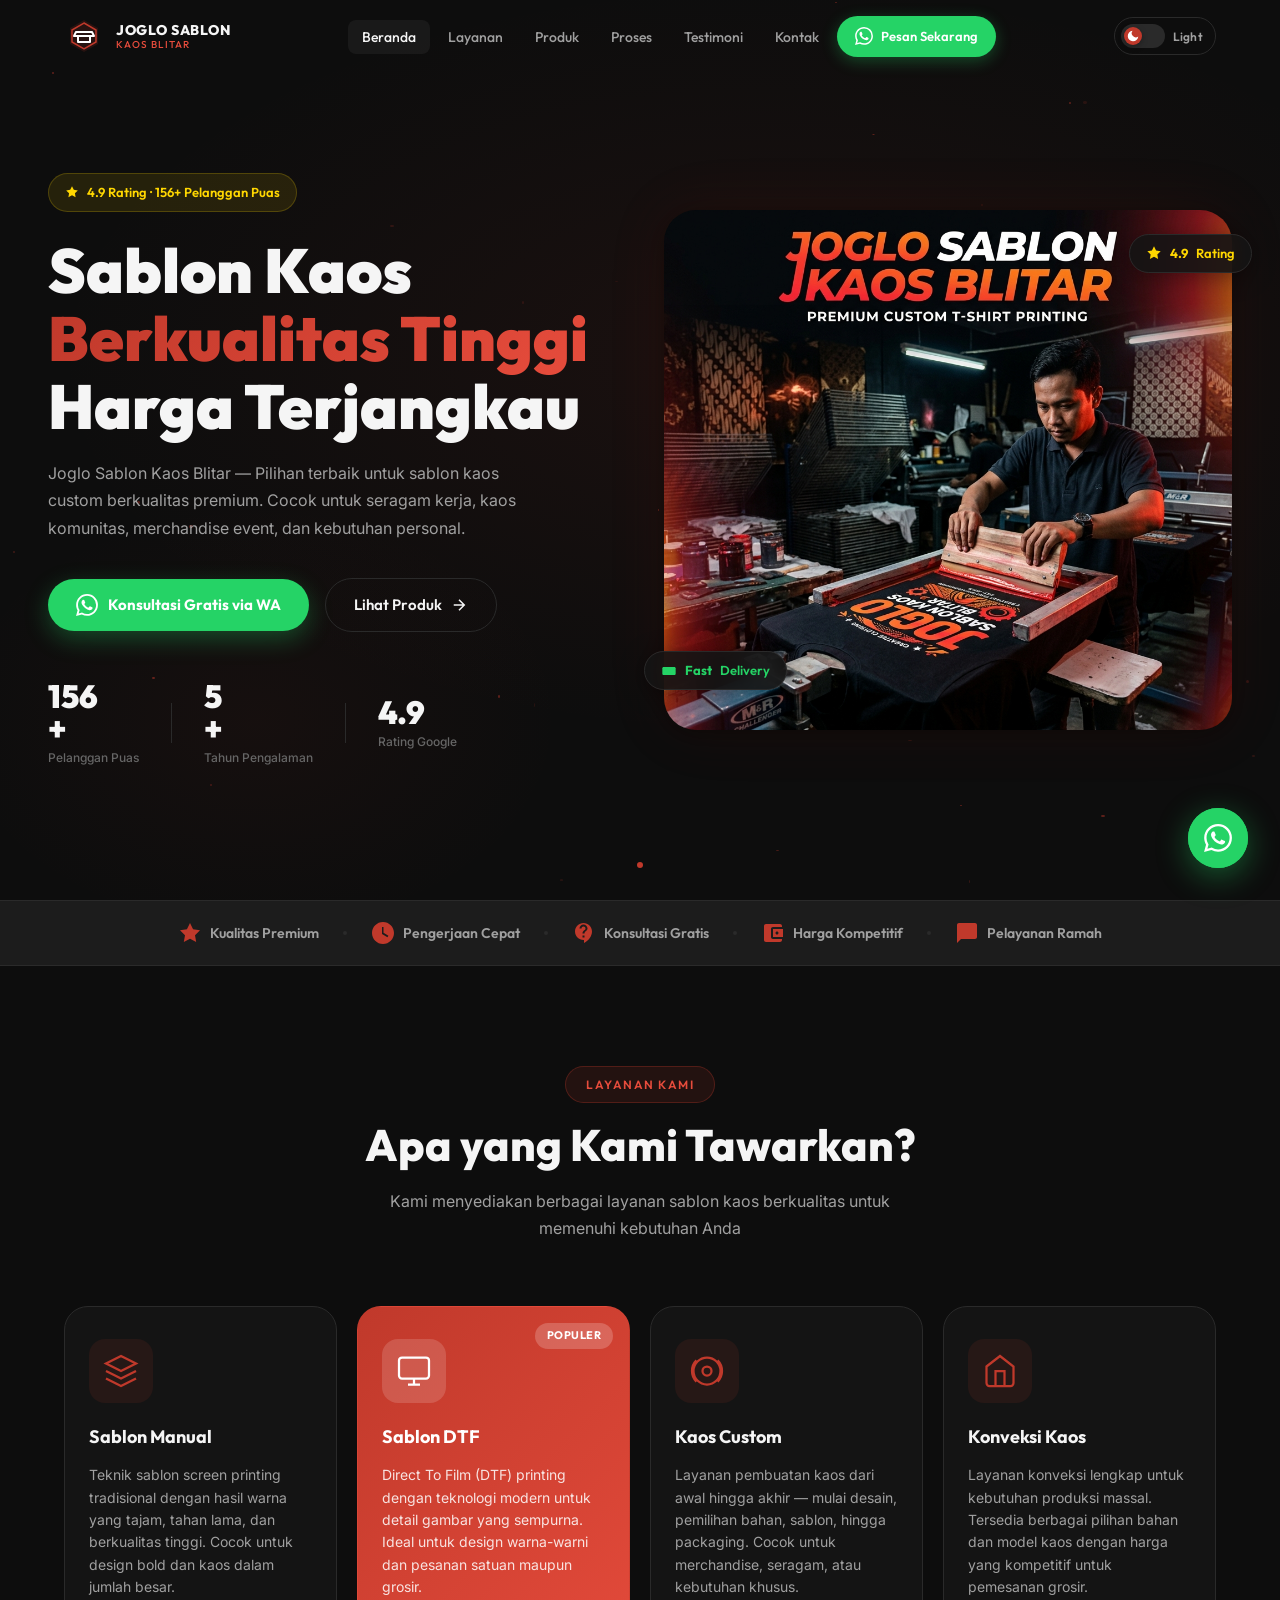
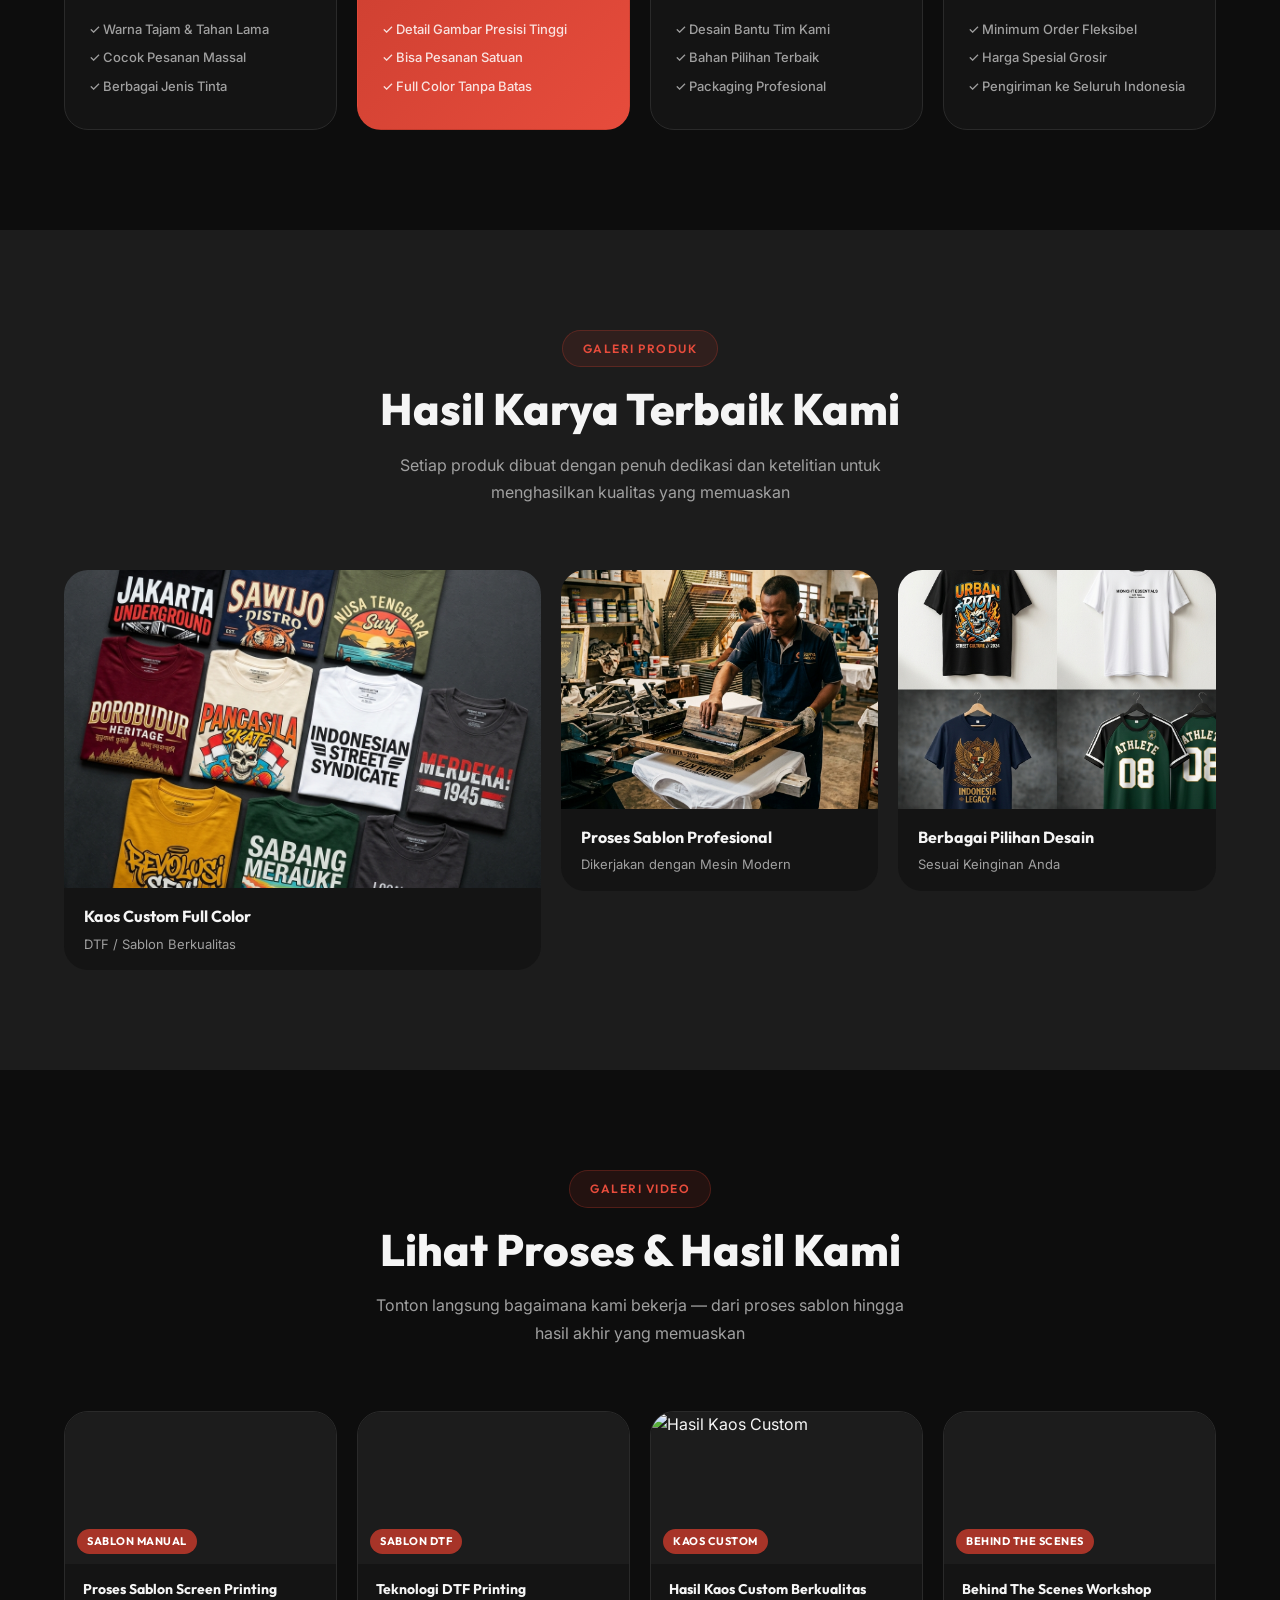
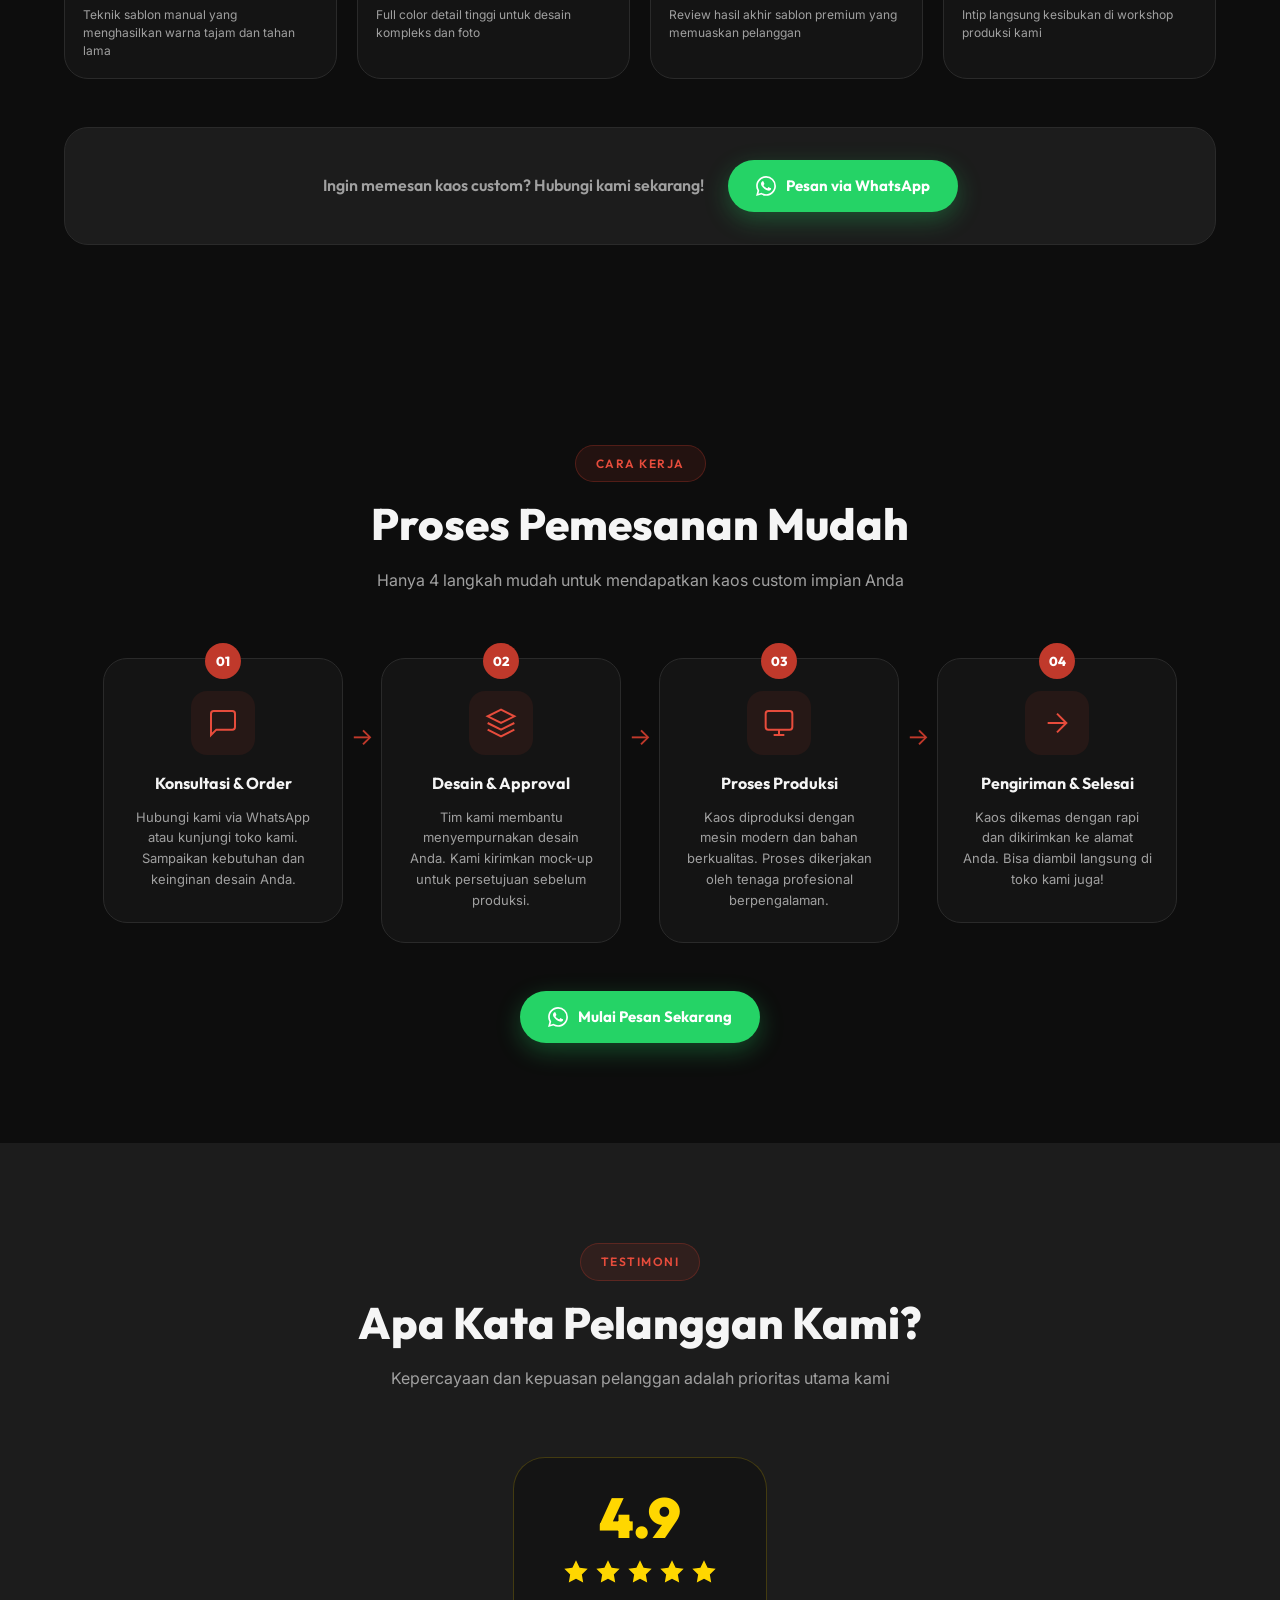
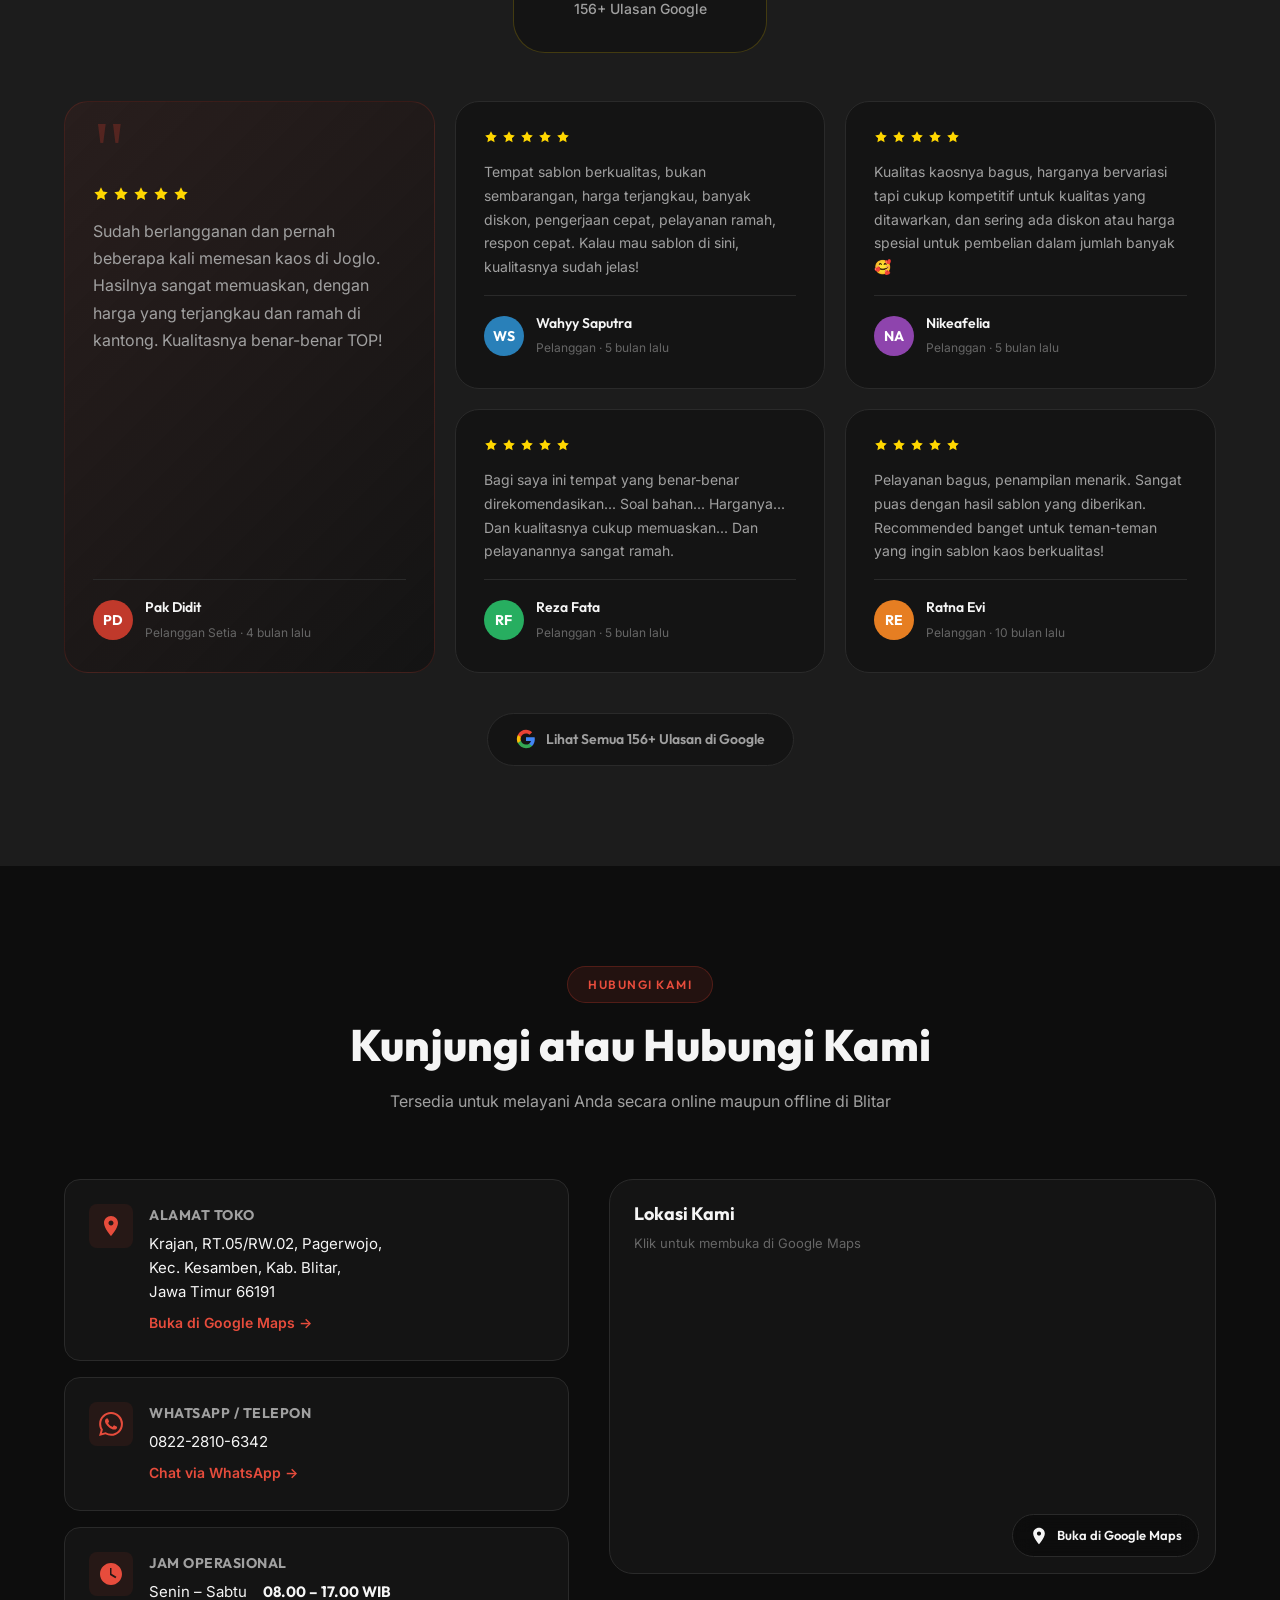
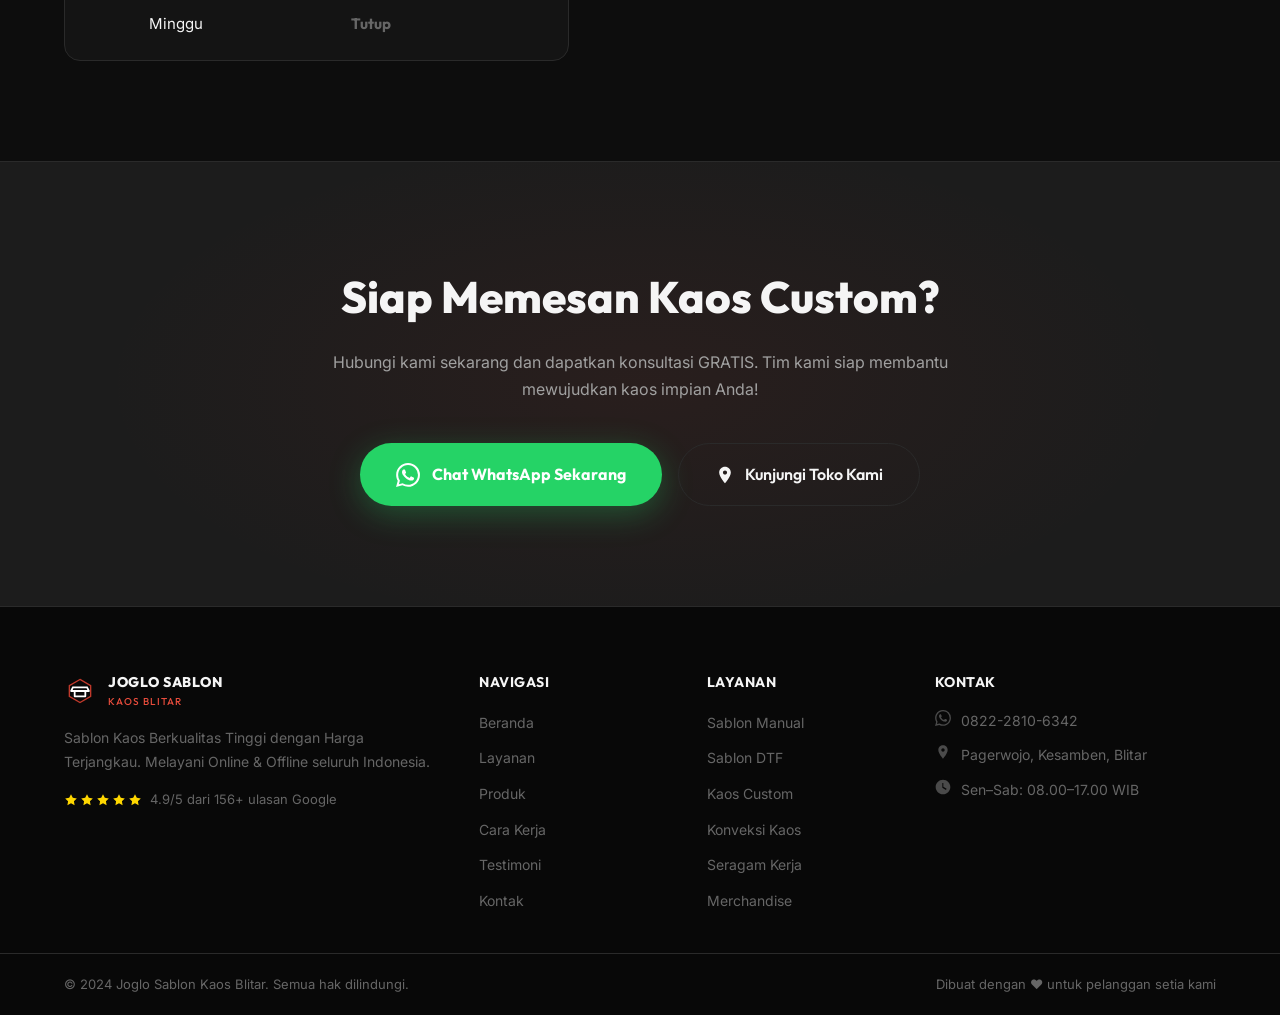
==== commit 72011192: "Add files via upload" ====
--- a/index.html
+++ b/index.html
@@ -311,6 +311,129 @@
     </div>
   </section>
 
+  <!-- ===== VIDEO GALLERY SECTION ===== -->
+  <section class="section video-gallery" id="video-gallery">
+    <div class="container">
+      <div class="section-header">
+        <span class="section-badge">Galeri Video</span>
+        <h2 class="section-title">Lihat Proses & Hasil Kami</h2>
+        <p class="section-desc">Tonton langsung bagaimana kami bekerja — dari proses sablon hingga hasil akhir yang memuaskan</p>
+      </div>
+
+      <div class="video-grid">
+
+        <!-- Video Card 1 -->
+        <div class="video-card" id="vid-1" data-video="https://www.youtube.com/embed/Y7eSvQx3t5s?autoplay=1" data-title="Proses Sablon Kaos Manual - Screen Printing">
+          <div class="video-thumb-wrap">
+            <img src="https://img.youtube.com/vi/Y7eSvQx3t5s/maxresdefault.jpg"
+                 onerror="this.src='https://img.youtube.com/vi/Y7eSvQx3t5s/hqdefault.jpg'"
+                 alt="Proses Sablon Manual" loading="lazy" class="video-thumb" />
+            <div class="video-overlay">
+              <div class="play-btn" aria-label="Putar video">
+                <svg width="24" height="24" viewBox="0 0 24 24" fill="white"><path d="M8 5v14l11-7z"/></svg>
+              </div>
+            </div>
+            <span class="video-duration">Sablon Manual</span>
+          </div>
+          <div class="video-info">
+            <h4>Proses Sablon Screen Printing</h4>
+            <p>Teknik sablon manual yang menghasilkan warna tajam dan tahan lama</p>
+          </div>
+        </div>
+
+        <!-- Video Card 2 -->
+        <div class="video-card" id="vid-2" data-video="https://www.youtube.com/embed/RHlZhRTRRpQ?autoplay=1" data-title="Sablon DTF - Direct To Film Printing">
+          <div class="video-thumb-wrap">
+            <img src="https://img.youtube.com/vi/RHlZhRTRRpQ/maxresdefault.jpg"
+                 onerror="this.src='https://img.youtube.com/vi/RHlZhRTRRpQ/hqdefault.jpg'"
+                 alt="Sablon DTF" loading="lazy" class="video-thumb" />
+            <div class="video-overlay">
+              <div class="play-btn" aria-label="Putar video">
+                <svg width="24" height="24" viewBox="0 0 24 24" fill="white"><path d="M8 5v14l11-7z"/></svg>
+              </div>
+            </div>
+            <span class="video-duration">Sablon DTF</span>
+          </div>
+          <div class="video-info">
+            <h4>Teknologi DTF Printing</h4>
+            <p>Full color detail tinggi untuk desain kompleks dan foto</p>
+          </div>
+        </div>
+
+        <!-- Video Card 3 -->
+        <div class="video-card" id="vid-3" data-video="https://www.youtube.com/embed/KpkBCMYH5dY?autoplay=1" data-title="Hasil Sablon Kaos Custom Berkualitas">
+          <div class="video-thumb-wrap">
+            <img src="https://img.youtube.com/vi/KpkBCMYH5dY/maxresdefault.jpg"
+                 onerror="this.src='https://img.youtube.com/vi/KpkBCMYH5dY/hqdefault.jpg'"
+                 alt="Hasil Kaos Custom" loading="lazy" class="video-thumb" />
+            <div class="video-overlay">
+              <div class="play-btn" aria-label="Putar video">
+                <svg width="24" height="24" viewBox="0 0 24 24" fill="white"><path d="M8 5v14l11-7z"/></svg>
+              </div>
+            </div>
+            <span class="video-duration">Kaos Custom</span>
+          </div>
+          <div class="video-info">
+            <h4>Hasil Kaos Custom Berkualitas</h4>
+            <p>Review hasil akhir sablon premium yang memuaskan pelanggan</p>
+          </div>
+        </div>
+
+        <!-- Video Card 4 -->
+        <div class="video-card" id="vid-4" data-video="https://www.youtube.com/embed/4BJfQ4yHJeI?autoplay=1" data-title="Workshop Sablon Kaos - Behind The Scenes">
+          <div class="video-thumb-wrap">
+            <img src="https://img.youtube.com/vi/4BJfQ4yHJeI/maxresdefault.jpg"
+                 onerror="this.src='https://img.youtube.com/vi/4BJfQ4yHJeI/hqdefault.jpg'"
+                 alt="Behind The Scenes Workshop" loading="lazy" class="video-thumb" />
+            <div class="video-overlay">
+              <div class="play-btn" aria-label="Putar video">
+                <svg width="24" height="24" viewBox="0 0 24 24" fill="white"><path d="M8 5v14l11-7z"/></svg>
+              </div>
+            </div>
+            <span class="video-duration">Behind The Scenes</span>
+          </div>
+          <div class="video-info">
+            <h4>Behind The Scenes Workshop</h4>
+            <p>Intip langsung kesibukan di workshop produksi kami</p>
+          </div>
+        </div>
+
+      </div><!-- end video-grid -->
+
+      <!-- CTA bawah video -->
+      <div class="video-cta-wrap">
+        <p>Ingin memesan kaos custom? Hubungi kami sekarang!</p>
+        <a href="https://wa.me/6282228106342?text=Halo%20Joglo%20Sablon,%20saya%20tertarik%20memesan%20setelah%20melihat%20video%20galeri"
+           class="btn-primary" target="_blank" rel="noopener" id="btn-video-wa">
+          <svg width="20" height="20" viewBox="0 0 24 24" fill="currentColor"><path d="M17.472 14.382c-.297-.149-1.758-.867-2.03-.967-.273-.099-.471-.148-.67.15-.197.297-.767.966-.94 1.164-.173.199-.347.223-.644.075-.297-.15-1.255-.463-2.39-1.475-.883-.788-1.48-1.761-1.653-2.059-.173-.297-.018-.458.13-.606.134-.133.298-.347.446-.52.149-.174.198-.298.298-.497.099-.198.05-.371-.025-.52-.075-.149-.669-1.612-.916-2.207-.242-.579-.487-.5-.669-.51-.173-.008-.371-.01-.57-.01-.198 0-.52.074-.792.372-.272.297-1.04 1.016-1.04 2.479 0 1.462 1.065 2.875 1.213 3.074.149.198 2.096 3.2 5.077 4.487.709.306 1.262.489 1.694.625.712.227 1.36.195 1.871.118.571-.085 1.758-.719 2.006-1.413.248-.694.248-1.289.173-1.413-.074-.124-.272-.198-.57-.347m-5.421 7.403h-.004a9.87 9.87 0 01-5.031-1.378l-.361-.214-3.741.982.998-3.648-.235-.374a9.86 9.86 0 01-1.51-5.26c.001-5.45 4.436-9.884 9.888-9.884 2.64 0 5.122 1.03 6.988 2.898a9.825 9.825 0 012.893 6.994c-.003 5.45-4.437 9.884-9.885 9.884m8.413-18.297A11.815 11.815 0 0012.05 0C5.495 0 .16 5.335.157 11.892c0 2.096.547 4.142 1.588 5.945L.057 24l6.305-1.654a11.882 11.882 0 005.683 1.448h.005c6.554 0 11.89-5.335 11.893-11.893a11.821 11.821 0 00-3.48-8.413z"/></svg>
+          Pesan via WhatsApp
+        </a>
+      </div>
+    </div>
+  </section>
+
+  <!-- ===== VIDEO LIGHTBOX MODAL ===== -->
+  <div class="video-modal" id="video-modal" role="dialog" aria-modal="true" aria-label="Video Player">
+    <div class="video-modal-backdrop" id="video-modal-backdrop"></div>
+    <div class="video-modal-content">
+      <div class="video-modal-header">
+        <span class="video-modal-title" id="video-modal-title">Video</span>
+        <button class="video-modal-close" id="video-modal-close" aria-label="Tutup video">
+          <svg width="22" height="22" viewBox="0 0 24 24" fill="none" stroke="currentColor" stroke-width="2.5" stroke-linecap="round"><line x1="18" y1="6" x2="6" y2="18"/><line x1="6" y1="6" x2="18" y2="18"/></svg>
+        </button>
+      </div>
+      <div class="video-modal-iframe-wrap">
+        <iframe id="video-modal-iframe"
+                src=""
+                title="Video Player"
+                frameborder="0"
+                allow="accelerometer; autoplay; clipboard-write; encrypted-media; gyroscope; picture-in-picture"
+                allowfullscreen>
+        </iframe>
+      </div>
+    </div>
+  </div>
+
   <!-- ===== PROSES SECTION ===== -->
   <section class="section proses" id="proses">
     <div class="container">
--- a/style.css
+++ b/style.css
@@ -1650,6 +1650,264 @@
 [data-theme="dark"] .theme-toggle-track { background: #2A2A2A; }
 [data-theme="light"] .theme-toggle-track { background: #d0e8ff; }
 
+/* ===== VIDEO GALLERY ===== */
+.video-gallery {
+  background: var(--dark);
+}
+
+.video-grid {
+  display: grid;
+  grid-template-columns: repeat(4, 1fr);
+  gap: 20px;
+  margin-bottom: 48px;
+}
+
+.video-card {
+  background: var(--dark-card);
+  border: 1px solid var(--dark-border);
+  border-radius: var(--radius-lg);
+  overflow: hidden;
+  cursor: pointer;
+  transition: var(--transition);
+}
+
+.video-card:hover {
+  transform: translateY(-6px);
+  border-color: rgba(192, 57, 43, 0.35);
+  box-shadow: 0 16px 48px rgba(0,0,0,0.4);
+}
+
+.video-thumb-wrap {
+  position: relative;
+  aspect-ratio: 16/9;
+  overflow: hidden;
+  background: var(--dark-elevated);
+}
+
+.video-thumb {
+  width: 100%;
+  height: 100%;
+  object-fit: cover;
+  transition: transform 0.5s ease;
+}
+
+.video-card:hover .video-thumb {
+  transform: scale(1.06);
+}
+
+/* Overlay gradient */
+.video-overlay {
+  position: absolute;
+  inset: 0;
+  background: linear-gradient(
+    to bottom,
+    rgba(0,0,0,0.05) 0%,
+    rgba(0,0,0,0.6) 100%
+  );
+  display: flex;
+  align-items: center;
+  justify-content: center;
+  opacity: 0;
+  transition: opacity 0.35s ease;
+}
+
+.video-card:hover .video-overlay {
+  opacity: 1;
+}
+
+/* Play button circle */
+.play-btn {
+  width: 56px;
+  height: 56px;
+  background: var(--red);
+  border-radius: 50%;
+  display: flex;
+  align-items: center;
+  justify-content: center;
+  transform: scale(0.8);
+  transition: transform 0.35s cubic-bezier(0.34, 1.56, 0.64, 1),
+              box-shadow 0.35s ease;
+  box-shadow: 0 4px 24px rgba(192, 57, 43, 0.5);
+}
+
+.play-btn svg {
+  margin-left: 3px; /* optical offset for play triangle */
+}
+
+.video-card:hover .play-btn {
+  transform: scale(1);
+  box-shadow: 0 8px 40px rgba(192, 57, 43, 0.7);
+}
+
+/* Badge label on thumbnail */
+.video-duration {
+  position: absolute;
+  bottom: 10px;
+  left: 12px;
+  background: rgba(192, 57, 43, 0.85);
+  backdrop-filter: blur(6px);
+  color: white;
+  font-family: var(--font-main);
+  font-size: 11px;
+  font-weight: 700;
+  padding: 4px 10px;
+  border-radius: 50px;
+  letter-spacing: 0.5px;
+  text-transform: uppercase;
+}
+
+/* Video card text */
+.video-info {
+  padding: 16px 18px 18px;
+}
+
+.video-info h4 {
+  font-family: var(--font-main);
+  font-size: 14px;
+  font-weight: 700;
+  color: var(--text-primary);
+  margin-bottom: 6px;
+  line-height: 1.4;
+}
+
+.video-info p {
+  font-size: 12px;
+  color: var(--text-secondary);
+  line-height: 1.5;
+}
+
+/* CTA below video */
+.video-cta-wrap {
+  display: flex;
+  align-items: center;
+  justify-content: center;
+  gap: 24px;
+  flex-wrap: wrap;
+  padding: 32px;
+  background: var(--dark-elevated);
+  border: 1px solid var(--dark-border);
+  border-radius: var(--radius-lg);
+}
+
+.video-cta-wrap p {
+  font-family: var(--font-main);
+  font-size: 16px;
+  font-weight: 600;
+  color: var(--text-secondary);
+}
+
+/* ===== VIDEO LIGHTBOX MODAL ===== */
+.video-modal {
+  position: fixed;
+  inset: 0;
+  z-index: 9999;
+  display: flex;
+  align-items: center;
+  justify-content: center;
+  padding: 20px;
+  opacity: 0;
+  pointer-events: none;
+  transition: opacity 0.3s ease;
+}
+
+.video-modal.open {
+  opacity: 1;
+  pointer-events: all;
+}
+
+.video-modal-backdrop {
+  position: absolute;
+  inset: 0;
+  background: rgba(0, 0, 0, 0.88);
+  backdrop-filter: blur(8px);
+  cursor: pointer;
+}
+
+.video-modal-content {
+  position: relative;
+  z-index: 1;
+  width: 100%;
+  max-width: 900px;
+  background: #0D0D0D;
+  border: 1px solid #2A2A2A;
+  border-radius: var(--radius-lg);
+  overflow: hidden;
+  transform: scale(0.88) translateY(20px);
+  transition: transform 0.35s cubic-bezier(0.34, 1.56, 0.64, 1);
+  box-shadow: 0 40px 100px rgba(0,0,0,0.8);
+}
+
+.video-modal.open .video-modal-content {
+  transform: scale(1) translateY(0);
+}
+
+.video-modal-header {
+  display: flex;
+  align-items: center;
+  justify-content: space-between;
+  padding: 16px 20px;
+  border-bottom: 1px solid #2A2A2A;
+  background: #141414;
+}
+
+.video-modal-title {
+  font-family: var(--font-main);
+  font-size: 14px;
+  font-weight: 600;
+  color: #F5F5F5;
+  white-space: nowrap;
+  overflow: hidden;
+  text-overflow: ellipsis;
+  max-width: calc(100% - 50px);
+}
+
+.video-modal-close {
+  width: 36px;
+  height: 36px;
+  background: rgba(255,255,255,0.07);
+  border: 1px solid #2A2A2A;
+  border-radius: 8px;
+  color: #F5F5F5;
+  cursor: pointer;
+  display: flex;
+  align-items: center;
+  justify-content: center;
+  flex-shrink: 0;
+  transition: var(--transition);
+}
+
+.video-modal-close:hover {
+  background: var(--red);
+  border-color: var(--red);
+}
+
+.video-modal-iframe-wrap {
+  position: relative;
+  aspect-ratio: 16/9;
+  background: #000;
+}
+
+.video-modal-iframe-wrap iframe {
+  position: absolute;
+  inset: 0;
+  width: 100%;
+  height: 100%;
+  border: 0;
+}
+
+/* Light mode video overrides */
+[data-theme="light"] .video-gallery { background: #EAEAEA; }
+[data-theme="light"] .video-card { background: #FFFFFF; border-color: #D5D5D5; }
+[data-theme="light"] .video-info h4 { color: #1A1A1A; }
+[data-theme="light"] .video-info p { color: #4A4A4A; }
+[data-theme="light"] .video-cta-wrap { background: #F4F4F2; border-color: #D5D5D5; }
+[data-theme="light"] .video-cta-wrap p { color: #4A4A4A; }
+[data-theme="light"] .video-thumb-wrap { background: #E0E0E0; }
+[data-theme="light"] .video-modal-content { background: #FFFFFF; border-color: #D5D5D5; }
+[data-theme="light"] .video-modal-header { background: #F4F4F2; border-bottom-color: #D5D5D5; }
+[data-theme="light"] .video-modal-title { color: #1A1A1A; }
+[data-theme="light"] .video-modal-close { background: rgba(0,0,0,0.05); border-color: #D5D5D5; color: #1A1A1A; }
+
 /* ===== ANIMATIONS ===== */
 @keyframes fadeInUp {
   from { opacity: 0; transform: translateY(30px); }
@@ -1709,6 +1967,8 @@
   .layanan-grid {
     grid-template-columns: repeat(2, 1fr);
   }
+
+  .video-grid { grid-template-columns: repeat(2, 1fr); gap: 16px; }
 
   .footer-grid {
     grid-template-columns: 1fr 1fr;
@@ -1791,6 +2051,9 @@
   }
   .testi-card.featured-testi { grid-row: auto; }
 
+  .video-grid { grid-template-columns: 1fr; gap: 14px; }
+  .video-cta-wrap { flex-direction: column; text-align: center; padding: 24px 16px; gap: 16px; }
+
   .kontak-layout { grid-template-columns: 1fr; }
 
   .cta-buttons { flex-direction: column; align-items: center; }
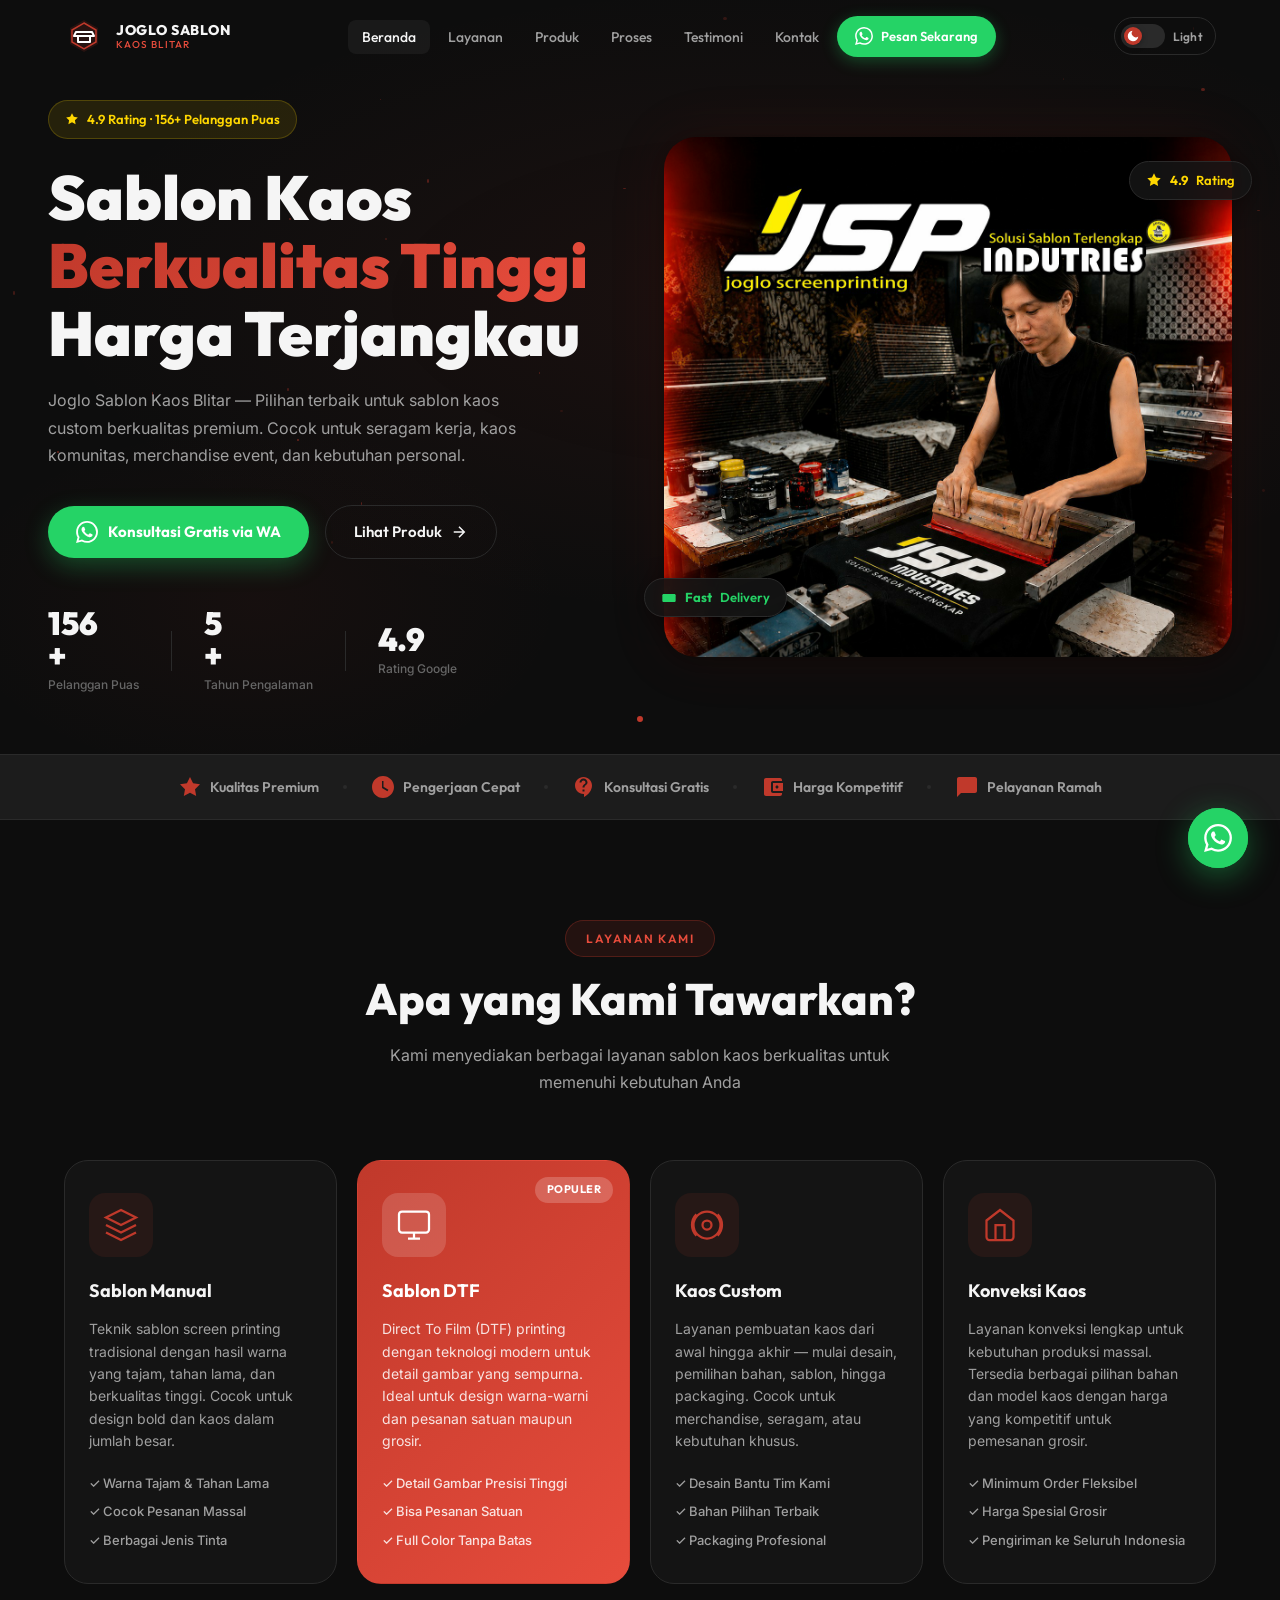
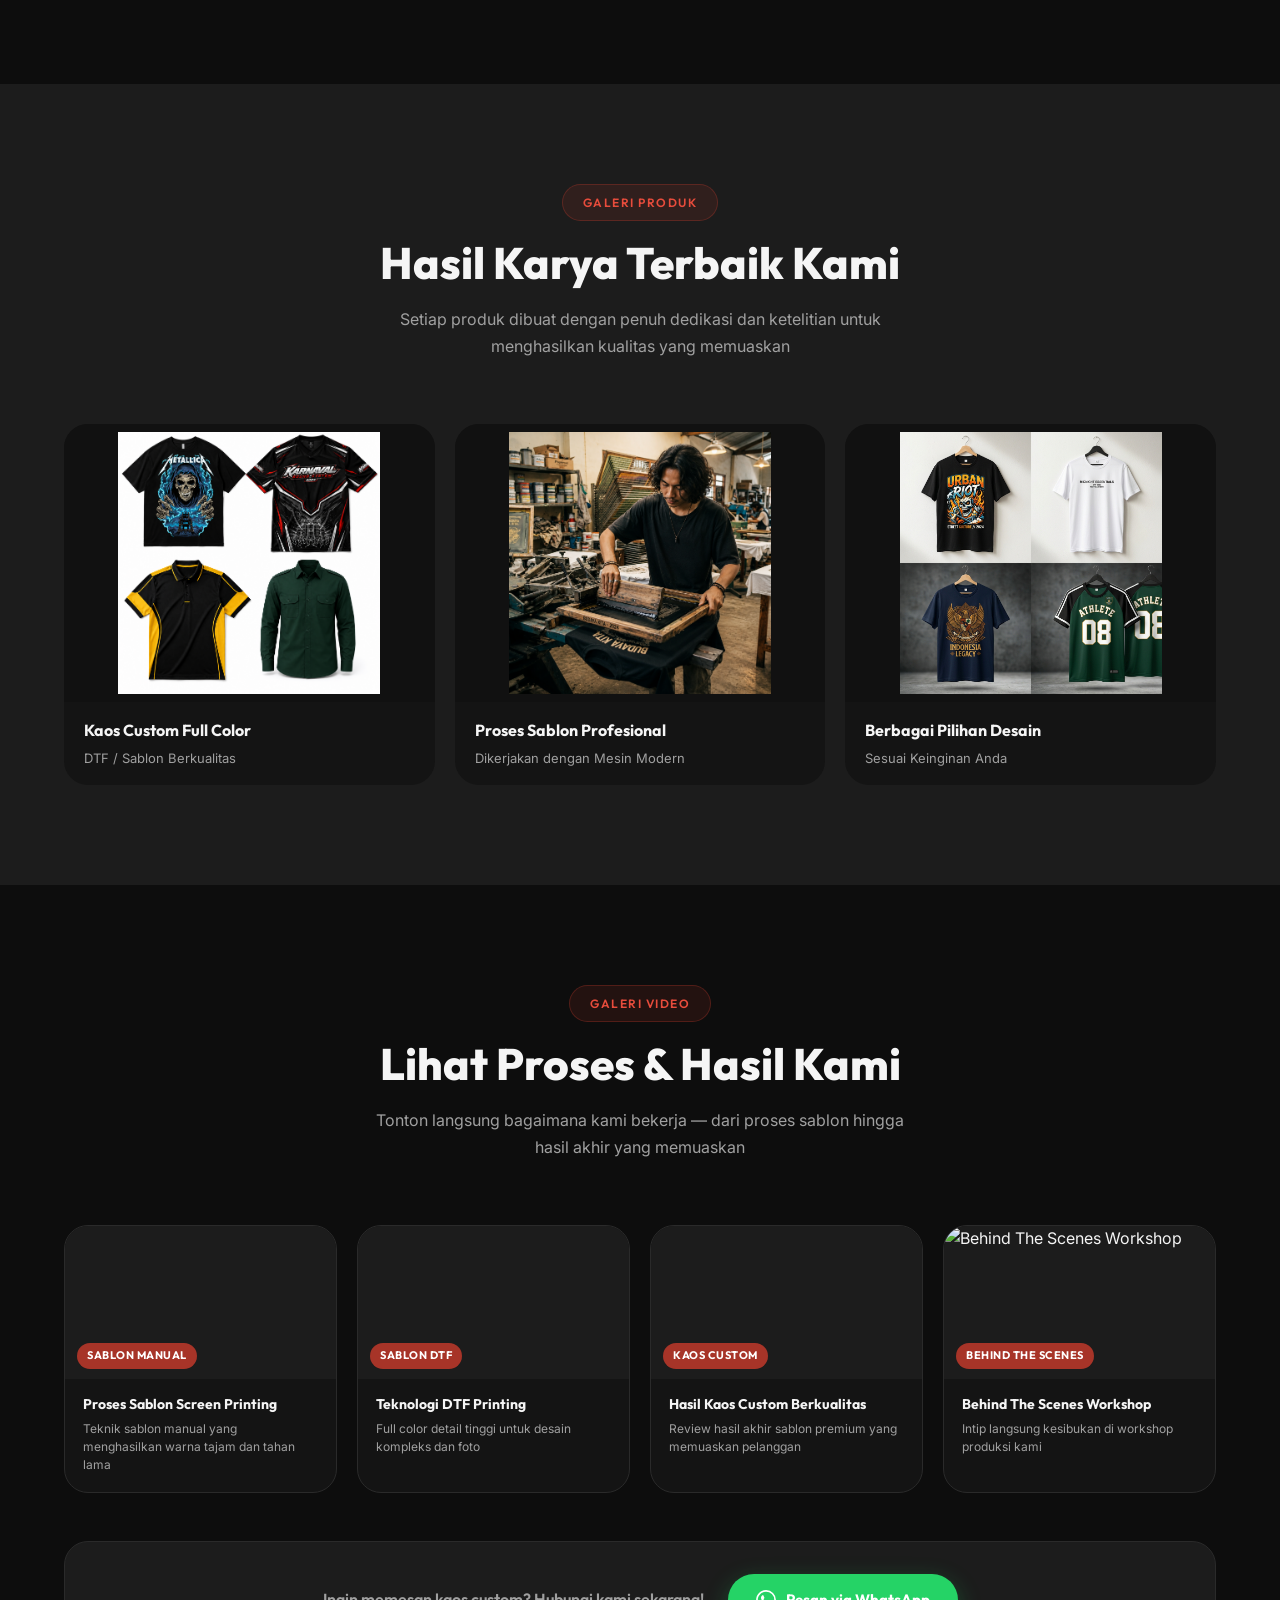
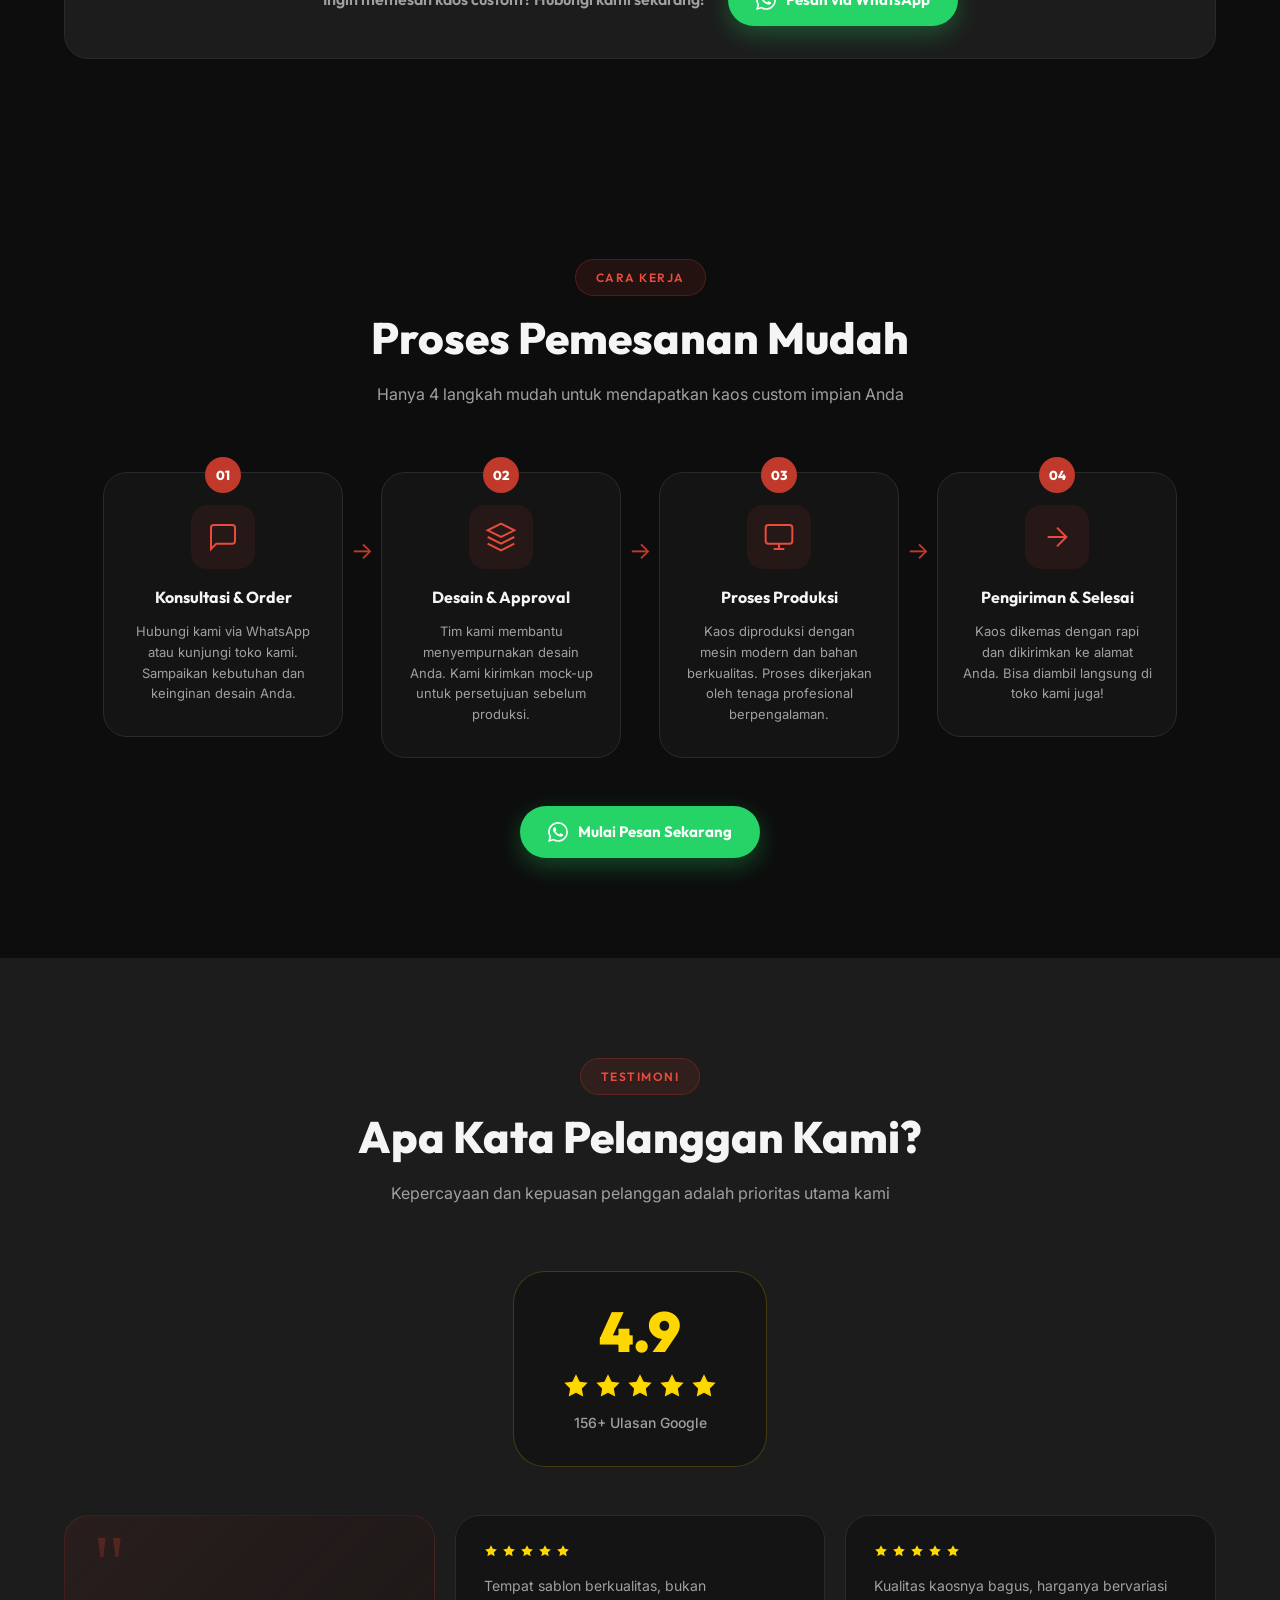
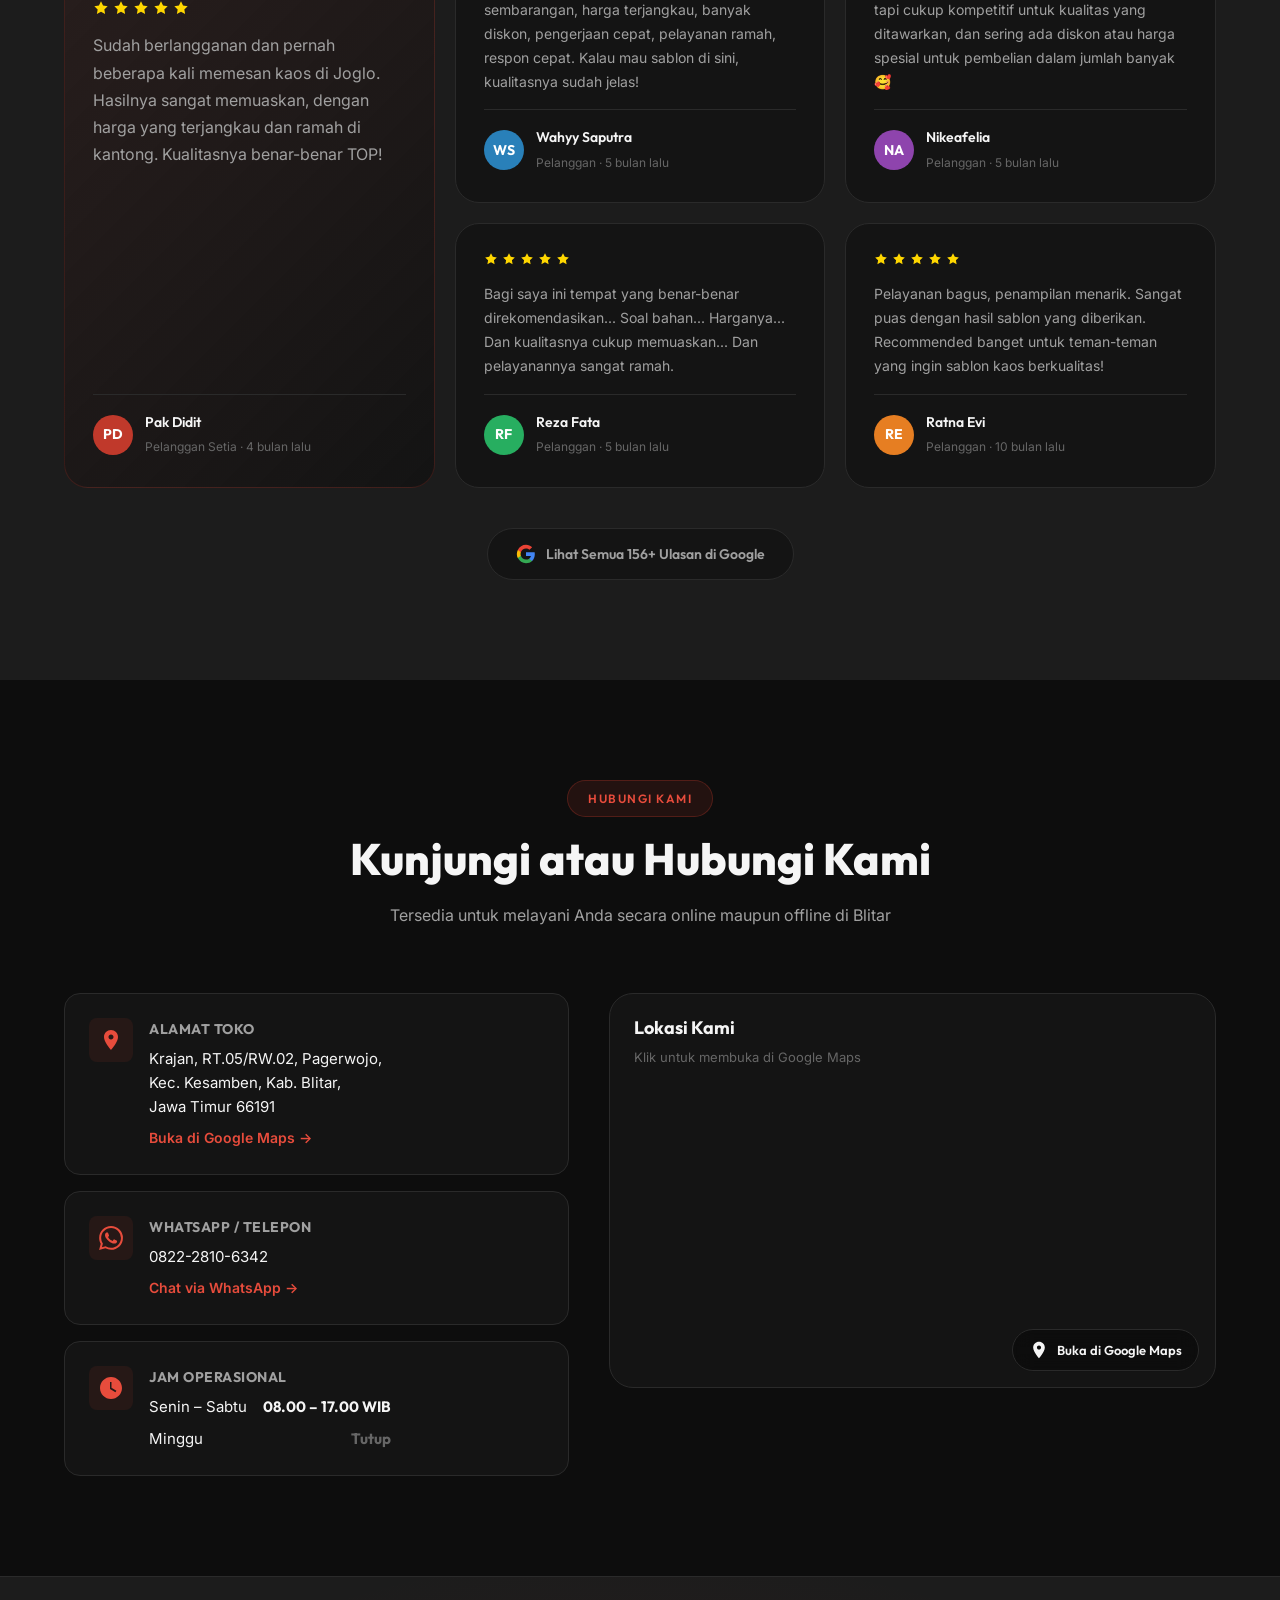
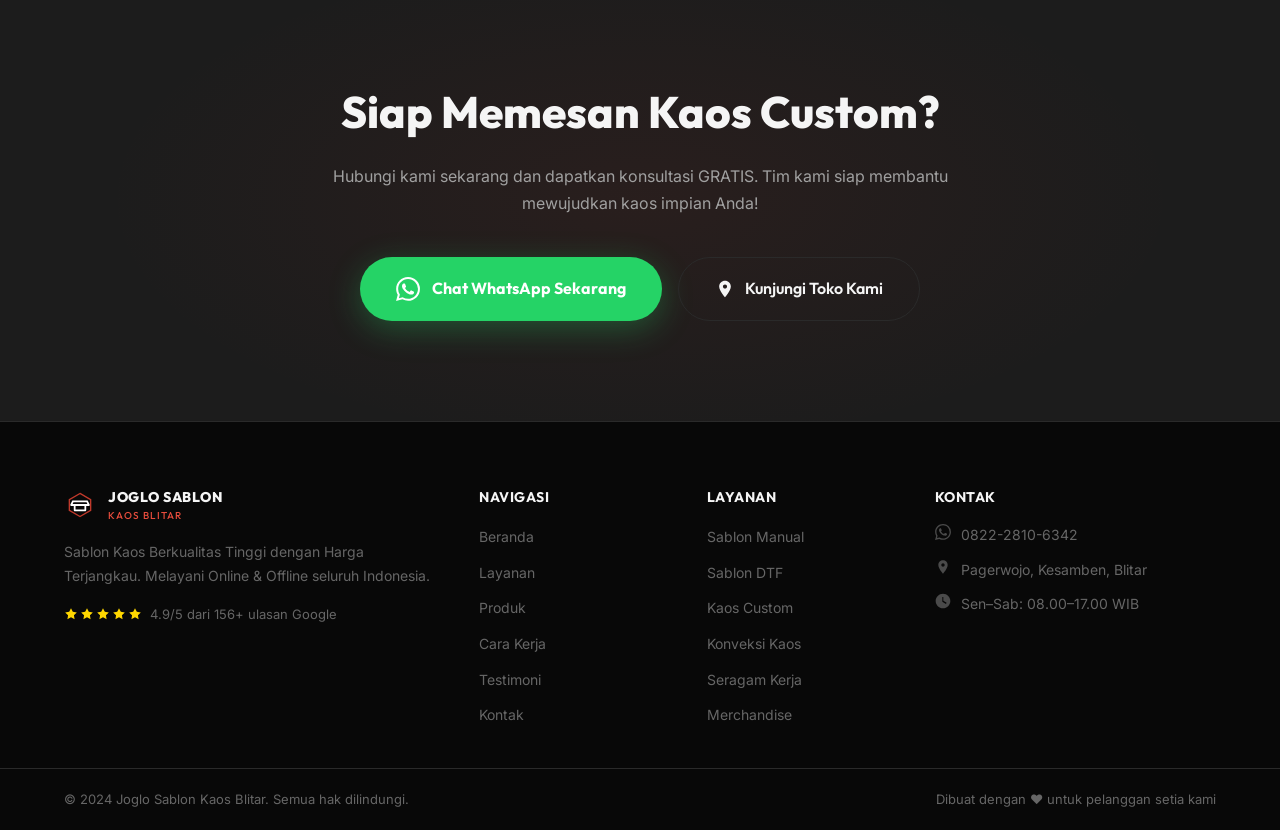
==== commit df3890c3: "Add files via upload" ====
--- a/index.html
+++ b/index.html
@@ -323,11 +323,11 @@
       <div class="video-grid">
 
         <!-- Video Card 1 -->
-        <div class="video-card" id="vid-1" data-video="https://www.youtube.com/embed/Y7eSvQx3t5s?autoplay=1" data-title="Proses Sablon Kaos Manual - Screen Printing">
+        <div class="video-card" id="vid-1" data-video="https://www.youtube.com/embed/fBlvEiSLc9E?si=PEUfXIEQXPT32Rqe&autoplay=1" data-title="Screenprinting JSP | Custom Kaos Satuan">
           <div class="video-thumb-wrap">
-            <img src="https://img.youtube.com/vi/Y7eSvQx3t5s/maxresdefault.jpg"
-                 onerror="this.src='https://img.youtube.com/vi/Y7eSvQx3t5s/hqdefault.jpg'"
-                 alt="Proses Sablon Manual" loading="lazy" class="video-thumb" />
+            <img src="https://img.youtube.com/vi/fBlvEiSLc9E/maxresdefault.jpg"
+                 onerror="this.src='https://img.youtube.com/vi/fBlvEiSLc9E/hqdefault.jpg'"
+                 alt="Screenprinting JSP Custom Kaos" loading="lazy" class="video-thumb" />
             <div class="video-overlay">
               <div class="play-btn" aria-label="Putar video">
                 <svg width="24" height="24" viewBox="0 0 24 24" fill="white"><path d="M8 5v14l11-7z"/></svg>
@@ -427,9 +427,19 @@
                 src=""
                 title="Video Player"
                 frameborder="0"
-                allow="accelerometer; autoplay; clipboard-write; encrypted-media; gyroscope; picture-in-picture"
+                allow="accelerometer; autoplay; clipboard-write; encrypted-media; gyroscope; picture-in-picture; web-share"
                 allowfullscreen>
         </iframe>
+        <!-- Fallback jika video tidak bisa diembed -->
+        <div id="video-modal-fallback" style="display:none;position:absolute;inset:0;background:#111;display:none;align-items:center;justify-content:center;flex-direction:column;gap:20px;">
+          <svg width="64" height="64" viewBox="0 0 24 24" fill="#C0392B"><path d="M19.59 6.69a4.83 4.83 0 01-3.77-4.25V2h-3.45v13.67a2.89 2.89 0 01-2.88 2.5 2.89 2.89 0 01-2.89-2.89 2.89 2.89 0 012.89-2.89c.28 0 .54.04.79.1V9.01a6.33 6.33 0 00-.79-.05 6.34 6.34 0 00-6.34 6.34 6.34 6.34 0 006.34 6.34 6.34 6.34 0 006.33-6.34V8.69a8.28 8.28 0 004.84 1.56V6.8a4.85 4.85 0 01-1.07-.11z"/></svg>
+          <p style="color:#ccc;font-size:15px;text-align:center;padding:0 24px;">Video tidak dapat diputar di sini karena pembatasan dari YouTube.</p>
+          <a id="video-modal-yt-link" href="#" target="_blank" rel="noopener"
+             style="display:inline-flex;align-items:center;gap:10px;background:#FF0000;color:#fff;padding:14px 28px;border-radius:50px;font-weight:700;font-size:15px;text-decoration:none;">
+            <svg width="22" height="22" viewBox="0 0 24 24" fill="white"><path d="M10 15l5.19-3L10 9v6m11.56-7.83c.13.47.22 1.1.28 1.9.07.8.1 1.49.1 2.09L22 12c0 2.19-.16 3.8-.44 4.83-.25.9-.83 1.48-1.73 1.73-.47.13-1.33.22-2.65.28-1.3.07-2.49.1-3.59.1L12 19c-4.19 0-6.8-.16-7.83-.44-.9-.25-1.48-.83-1.73-1.73-.13-.47-.22-1.1-.28-1.9-.07-.8-.1-1.49-.1-2.09L2 12c0-2.19.16-3.8.44-4.83.25-.9.83-1.48 1.73-1.73.47-.13 1.33-.22 2.65-.28 1.3-.07 2.49-.1 3.59-.1L12 5c4.19 0 6.8.16 7.83.44.9.25 1.48.83 1.73 1.73z"/></svg>
+            Tonton di YouTube
+          </a>
+        </div>
       </div>
     </div>
   </div>
--- a/style.css
+++ b/style.css
@@ -364,12 +364,11 @@
 /* ===== HERO SECTION ===== */
 .hero {
   position: relative;
-  min-height: 100vh;
   display: grid;
   grid-template-columns: 1fr 1fr;
   align-items: center;
   gap: 48px;
-  padding: 120px 48px 80px;
+  padding: 100px 48px 60px;
   max-width: 1400px;
   margin: 0 auto;
   overflow: hidden;
@@ -812,9 +811,9 @@
 
 .produk-grid {
   display: grid;
-  grid-template-columns: 1.5fr 1fr 1fr;
+  grid-template-columns: repeat(3, 1fr);
   gap: 20px;
-  align-items: start;
+  align-items: stretch;
 }
 
 .produk-card {
@@ -832,19 +831,17 @@
 
 .produk-img-wrap {
   position: relative;
-  overflow: hidden;
   aspect-ratio: 4/3;
-}
-
-.produk-card.large .produk-img-wrap {
-  aspect-ratio: 3/2;
-}
+  background: #111;
+}
+
 
 .produk-img-wrap img {
   width: 100%;
   height: 100%;
-  object-fit: cover;
+  object-fit: contain;
   transition: transform 0.5s ease;
+  padding: 8px;
 }
 
 .produk-card:hover .produk-img-wrap img {
